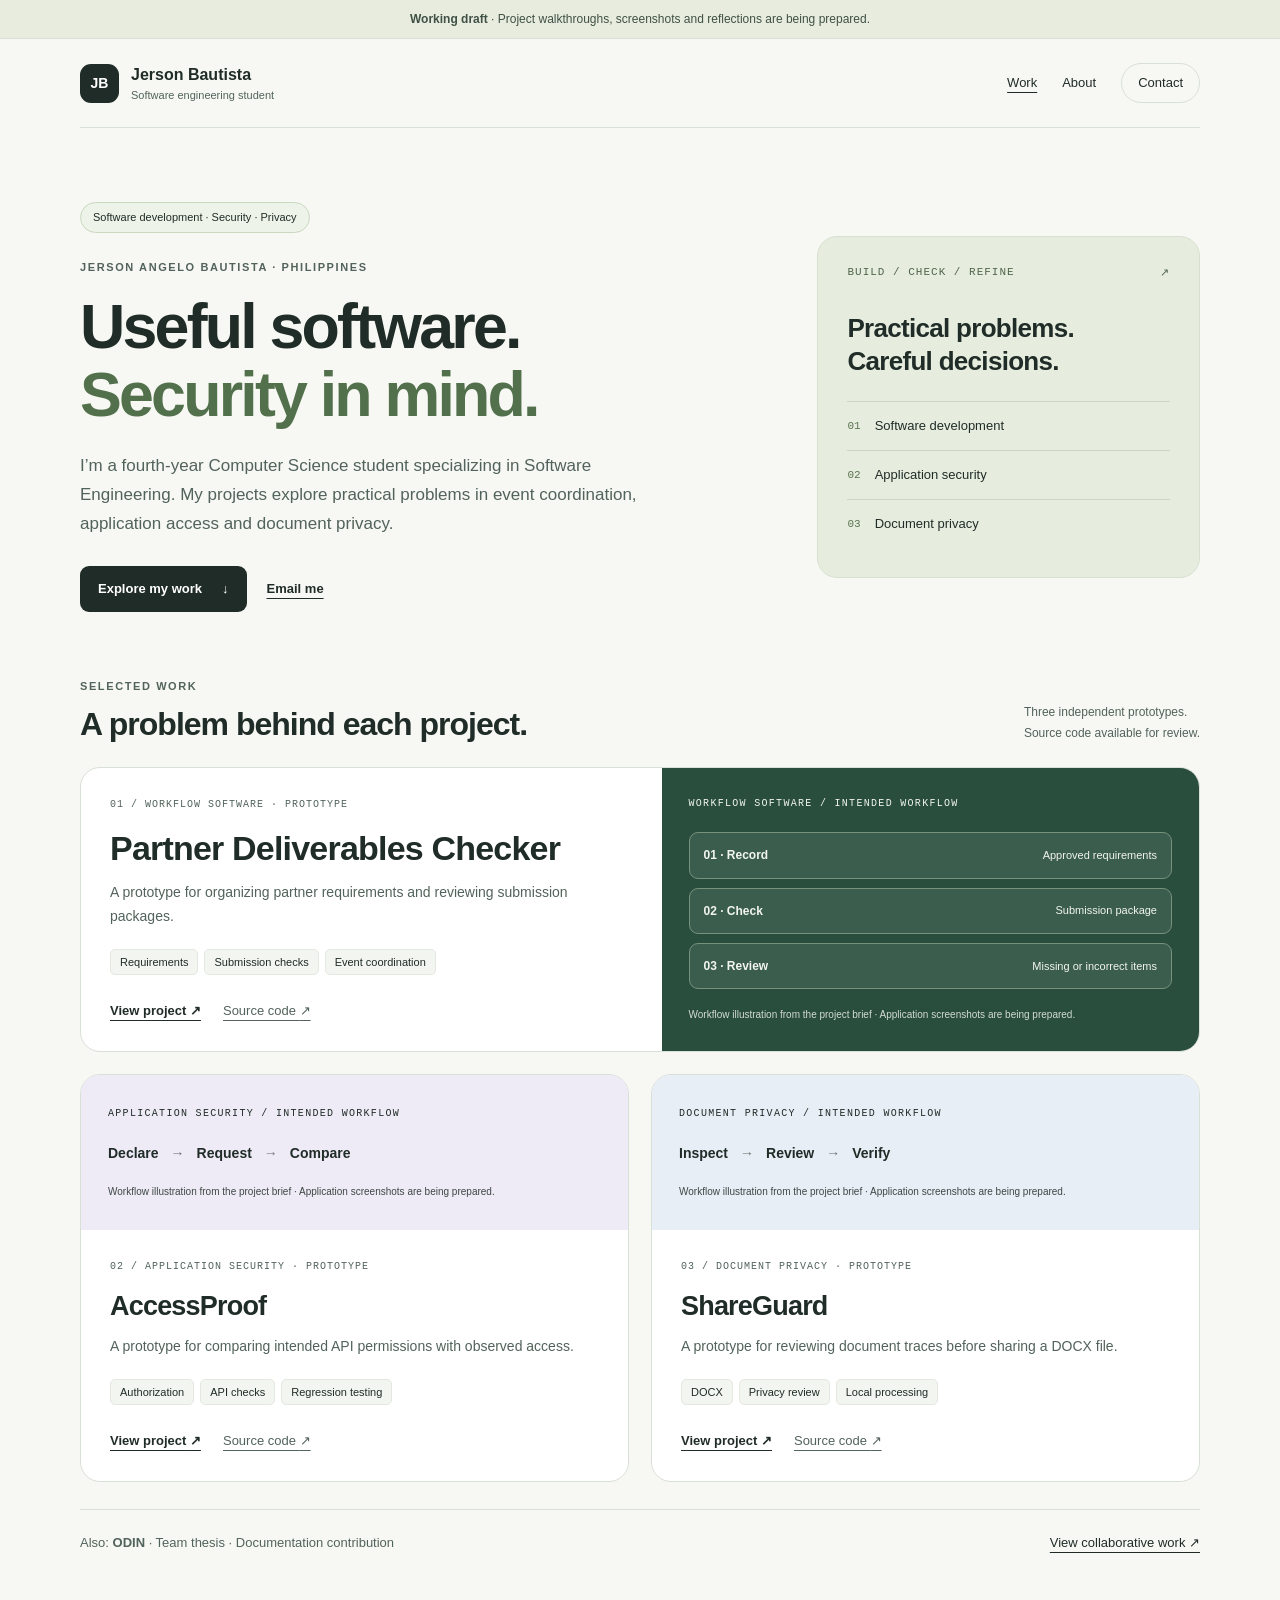
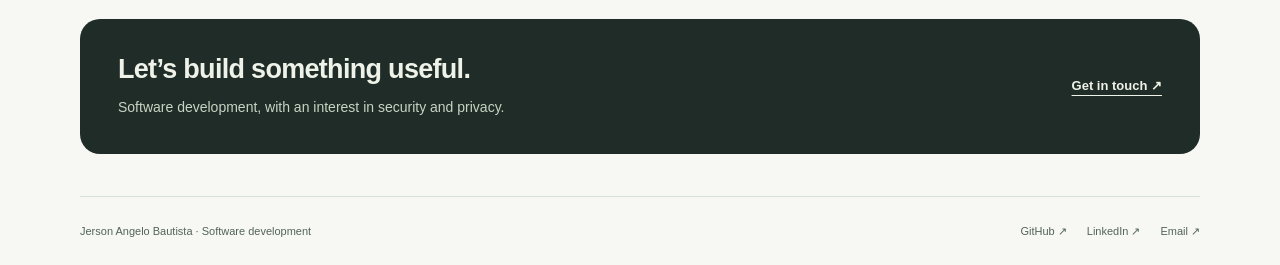
==== index.html @ 8a1c08de "Publish portfolio draft" ====
<!doctype html>
<html lang="en"><head><meta charset="utf-8"><meta name="viewport" content="width=device-width,initial-scale=1"><meta name="description" content="Jerson Angelo Bautista is a Computer Science student exploring practical software, application security and document privacy. View projects, source code and contact details."><meta name="robots" content="noindex,nofollow"><meta name="theme-color" content="#294e3d"><title>Jerson Bautista — Software Development Portfolio</title><link rel="stylesheet" href="assets/styles.css"></head><body>
<a class="skip" href="#main">Skip to content</a><div class="draft"><strong>Working draft</strong> · Project walkthroughs, screenshots and reflections are being prepared.</div><div class="wrap"><header class="header"><a class="brand" href="index.html"><span class="monogram" aria-hidden="true">JB</span><span>Jerson Bautista<small>Software engineering student</small></span></a><nav class="nav" aria-label="Main navigation"><a href="index.html" data-nav="home" aria-current="page">Work</a><a href="about.html" data-nav="about">About</a><a href="contact.html" data-nav="contact" class="nav-cta">Contact</a></nav></header><main id="main" tabindex="-1" class="main-focus"><section class="hero" aria-labelledby="hero-title"><div><div class="focus-badge">Software development · Security · Privacy</div><p class="eyebrow">Jerson Angelo Bautista · Philippines</p><h1 id="hero-title">Useful software.<br><em>Security in mind.</em></h1><p class="intro">I’m a fourth-year Computer Science student specializing in Software Engineering. My projects explore practical problems in event coordination, application access and document privacy.</p><div class="actions"><a class="button" href="index.html#work">Explore my work <span aria-hidden="true">↓</span></a><a class="text-link" href="mailto:jersonbautista.dev@gmail.com">Email me</a></div></div><aside class="hero-aside" aria-label="Areas of interest"><div class="aside-label"><span>BUILD / CHECK / REFINE</span><span aria-hidden="true">↗</span></div><h2>Practical problems.<br>Careful decisions.</h2><div class="focus-row"><span>01</span><span>Software development</span></div><div class="focus-row"><span>02</span><span>Application security</span></div><div class="focus-row"><span>03</span><span>Document privacy</span></div></aside></section>
<section class="section" id="work" aria-labelledby="work-title"><div class="section-top"><div><p class="eyebrow">Selected work</p><h2 id="work-title">A problem behind each project.</h2></div><p class="small">Three independent prototypes.<br>Source code available for review.</p></div><div class="project-grid"><article class="project featured"><div class="project-body"><span class="project-meta">01 / Workflow software · Prototype</span><h3>Partner Deliverables Checker</h3><p>A prototype for organizing partner requirements and reviewing submission packages.</p><div class="tags"><span>Requirements</span><span>Submission checks</span><span>Event coordination</span></div><div class="card-actions"><a href="projects/partner-deliverables-checker.html" aria-label="View Partner Deliverables Checker project">View project <span aria-hidden="true">↗</span></a><a href="https://github.com/jersonbautistadev/partner-deliverables-checker" target="_blank" rel="noopener noreferrer" class="">Source code <span aria-hidden="true">↗</span></a></div></div><figure class="visual green"><div class="art-title">Workflow software / Intended workflow</div><div class="workflow"><div class="step"><b>01 · Record</b><span>Approved requirements</span></div><div class="step"><b>02 · Check</b><span>Submission package</span></div><div class="step"><b>03 · Review</b><span>Missing or incorrect items</span></div></div><figcaption>Workflow illustration from the project brief · Application screenshots are being prepared.</figcaption></figure></article><article class="project "><figure class="visual violet"><div class="art-title">Application security / Intended workflow</div><div class="compact-flow"><span>Declare</span><i aria-hidden="true">→</i><span>Request</span><i aria-hidden="true">→</i><span>Compare</span></div><figcaption>Workflow illustration from the project brief · Application screenshots are being prepared.</figcaption></figure><div class="project-body"><span class="project-meta">02 / Application security · Prototype</span><h3>AccessProof</h3><p>A prototype for comparing intended API permissions with observed access.</p><div class="tags"><span>Authorization</span><span>API checks</span><span>Regression testing</span></div><div class="card-actions"><a href="projects/accessproof.html" aria-label="View AccessProof project">View project <span aria-hidden="true">↗</span></a><a href="https://github.com/jersonbautistadev/AccessProof" target="_blank" rel="noopener noreferrer" class="">Source code <span aria-hidden="true">↗</span></a></div></div></article><article class="project "><figure class="visual blue"><div class="art-title">Document privacy / Intended workflow</div><div class="compact-flow"><span>Inspect</span><i aria-hidden="true">→</i><span>Review</span><i aria-hidden="true">→</i><span>Verify</span></div><figcaption>Workflow illustration from the project brief · Application screenshots are being prepared.</figcaption></figure><div class="project-body"><span class="project-meta">03 / Document privacy · Prototype</span><h3>ShareGuard</h3><p>A prototype for reviewing document traces before sharing a DOCX file.</p><div class="tags"><span>DOCX</span><span>Privacy review</span><span>Local processing</span></div><div class="card-actions"><a href="projects/shareguard.html" aria-label="View ShareGuard project">View project <span aria-hidden="true">↗</span></a><a href="https://github.com/jersonbautistadev/ShareGuard" target="_blank" rel="noopener noreferrer" class="">Source code <span aria-hidden="true">↗</span></a></div></div></article></div><div class="thesis-link"><p>Also: <strong>ODIN</strong> · Team thesis · Documentation contribution</p><a href="projects/odin.html">View collaborative work <span aria-hidden="true">↗</span></a></div></section><section class="contact-strip" aria-label="Get in touch"><div><h2>Let’s build something useful.</h2><p>Software development, with an interest in security and privacy.</p></div><a href="contact.html">Get in touch <span aria-hidden="true">↗</span></a></section></main><footer class="footer"><span>Jerson Angelo Bautista · Software development</span><div class="footer-links"><a href="https://github.com/jersonbautistadev" target="_blank" rel="noopener noreferrer" class="">GitHub <span aria-hidden="true">↗</span></a><a href="https://www.linkedin.com/in/jerson-bautista-239992368/" target="_blank" rel="noopener noreferrer" class="">LinkedIn <span aria-hidden="true">↗</span></a><a href="mailto:jersonbautista.dev@gmail.com">Email ↗</a></div></footer></div></body></html>
---- assets/styles.css ----
:root{--bg:#f7f8f3;--paper:#fff;--ink:#202c27;--muted:#52635b;--line:#d9e0d8;--green:#294e3d;--soft:#e6eddf;--violet:#eeeaf6;--blue:#e7eef5;--radius:20px}
*{box-sizing:border-box}html{scroll-behavior:smooth;scroll-padding-top:24px}body{margin:0;background:var(--bg);color:var(--ink);font:16px/1.7 -apple-system,BlinkMacSystemFont,"Segoe UI",sans-serif}a{color:inherit;text-underline-offset:5px}button{font:inherit}a,button{touch-action:manipulation}a:focus-visible,button:focus-visible,summary:focus-visible{outline:3px solid #99602e;outline-offset:5px}a:hover{text-decoration-thickness:2px}[hidden]{display:none!important}.wrap{width:min(1120px,calc(100% - 56px));margin:auto}.skip{position:absolute;top:-100px;left:12px;z-index:5;padding:10px;background:white}.skip:focus{top:10px}.draft{background:#e8ecdf;border-bottom:1px solid var(--line);padding:9px 20px;text-align:center;font-size:12px;color:#3f5144}.header{display:flex;justify-content:space-between;align-items:center;gap:24px;padding:24px 0;border-bottom:1px solid var(--line)}.brand{display:flex;align-items:center;gap:12px;text-decoration:none;font-weight:750;font-size:16px;line-height:1.2}.brand small{font-size:11px;font-weight:500;color:var(--muted);display:block;margin-top:5px}.monogram{background:var(--ink);color:#fff;display:grid;place-items:center;width:39px;height:39px;border-radius:11px;font-size:14px}.nav{display:flex;gap:25px;align-items:center;font-size:13px}.nav a{text-decoration:none;padding:7px 0}.nav a:hover,.nav a[aria-current=page]{text-decoration:underline}.nav .nav-cta{padding:8px 16px;border:1px solid var(--line);border-radius:30px}.eyebrow{font-size:11px;font-weight:750;text-transform:uppercase;letter-spacing:1.6px;color:var(--muted);margin:0 0 16px}.hero{display:grid;grid-template-columns:1.4fr .8fr;gap:68px;padding:74px 0 65px;align-items:center}.focus-badge,.badge{display:inline-flex;align-items:center;border:1px solid #c9d8c1;padding:5px 12px;border-radius:30px;font-size:11px;background:#edf3e8}.focus-badge{margin-bottom:25px}.badge{margin:0 0 20px}.hero h1{font-size:clamp(42px,4.9vw,64px);line-height:1.08;letter-spacing:-2.8px;margin:0 0 24px}.hero h1 em{font-style:normal;color:#52704b}.intro{color:var(--muted);font-size:17px;max-width:600px;margin:0 0 27px}.actions{display:flex;gap:20px;align-items:center;flex-wrap:wrap}.button{display:inline-flex;align-items:center;justify-content:center;gap:20px;background:var(--ink);color:#fff;text-decoration:none;border-radius:9px;padding:12px 18px;font-size:13px;font-weight:650}.button:hover{background:var(--green)}.button.secondary{background:transparent;color:var(--ink);border:1px solid var(--line)}.text-link{font-size:13px;font-weight:650}.hero-aside{background:var(--soft);padding:29px;border-radius:var(--radius);border:1px solid #d8e1cf}.aside-label{display:flex;justify-content:space-between;gap:10px;font:11px ui-monospace,SFMono-Regular,monospace;letter-spacing:1px;color:#50644b}.hero-aside h2{font-size:26px;line-height:1.25;margin:33px 0 24px;letter-spacing:-.7px}.focus-row{display:flex;gap:14px;padding:13px 0;border-top:1px solid #cbd6c3;font-size:13px}.focus-row span:first-child{font:11px ui-monospace,monospace;color:#5b7350;padding-top:5px}.section{margin-bottom:65px}.section-top{display:flex;justify-content:space-between;align-items:end;gap:24px;margin-bottom:24px}.section-top h2,.page-heading h1{margin:0;line-height:1.2;letter-spacing:-1px}.section-top h2{font-size:32px}.section-top p{margin-bottom:9px}.section-top .small{margin:0;max-width:285px;font-size:12px}.project-grid{display:grid;grid-template-columns:1fr 1fr;gap:22px}.project{background:var(--paper);border:1px solid var(--line);border-radius:var(--radius);overflow:hidden;display:flex;flex-direction:column}.project.featured{grid-column:1/-1;display:grid;grid-template-columns:1.08fr 1fr}.project-body{padding:29px;display:flex;flex-direction:column;align-items:start}.project-meta{font:10px/1.6 ui-monospace,SFMono-Regular,monospace;letter-spacing:1px;color:var(--muted);text-transform:uppercase}.project h3{font-size:27px;line-height:1.2;letter-spacing:-.8px;margin:15px 0 12px}.project.featured h3{font-size:34px}.project p{font-size:14px;color:var(--muted);margin:0 0 20px}.tags{display:flex;gap:6px;flex-wrap:wrap;margin-bottom:25px}.tags span{font-size:11px;background:#f3f5f0;border:1px solid #e4e8e0;padding:3px 9px;border-radius:5px}.card-actions{display:flex;gap:22px;flex-wrap:wrap;margin-top:auto;font-size:13px}.card-actions a:first-child{font-weight:700}.card-actions a:last-child{color:var(--muted)}.visual{margin:0;padding:27px;background:var(--violet);display:flex;flex-direction:column;justify-content:center;min-height:155px}.visual.green{background:var(--green);color:#f2f5ee}.visual.blue{background:var(--blue)}.visual .art-title{font:10px/1.6 ui-monospace,monospace;letter-spacing:1.3px;text-transform:uppercase;margin-bottom:20px}.workflow{display:grid;gap:9px}.step{border:1px solid #a8b3a7;border-radius:9px;padding:12px 14px;display:flex;align-items:center;justify-content:space-between;gap:15px;font-size:12px;background:#ffffff16}.step b{font-weight:600}.step span{font-size:11px}.green .step{border-color:#76917c}.visual figcaption{font-size:10px;line-height:1.6;opacity:.85;margin-top:18px}.compact-flow{display:flex;gap:12px;align-items:center;flex-wrap:wrap;font-size:14px;font-weight:600}.compact-flow i{font-style:normal;font-weight:400;opacity:.6}.thesis-link{border-top:1px solid var(--line);margin-top:27px;padding-top:22px;display:flex;gap:25px;align-items:center;justify-content:space-between}.thesis-link p{font-size:13px;color:var(--muted);margin:0}.thesis-link a{font-size:13px;white-space:nowrap}.contact-strip{border-radius:var(--radius);background:var(--ink);color:#eef2e9;padding:34px 38px;display:flex;gap:28px;align-items:center;justify-content:space-between}.contact-strip h2{font-size:27px;line-height:1.2;letter-spacing:-.7px;margin:0 0 10px}.contact-strip p{font-size:14px;color:#c8d4c3;margin:0}.contact-strip a{font-size:13px;font-weight:650}.footer{display:flex;justify-content:space-between;flex-wrap:wrap;gap:20px;font-size:11px;color:var(--muted);padding:25px 0;border-top:1px solid var(--line);margin-top:42px}.footer-links{display:flex;gap:20px;flex-wrap:wrap}.footer a{text-decoration:none}.page-heading{padding:55px 0 34px;max-width:850px}.page-heading h1{font-size:clamp(36px,4.5vw,54px);letter-spacing:-1.9px;margin:14px 0 20px}.page-heading .intro{font-size:18px}.back{font-size:12px;color:var(--muted);display:inline-block;margin-bottom:30px}.project-layout{display:grid;grid-template-columns:minmax(0,1fr) 280px;gap:52px;align-items:start;margin-top:35px}.prose-section{margin-bottom:36px}.prose-section h2{font-size:24px;letter-spacing:-.6px;line-height:1.3;margin:0 0 14px}.prose-section p{color:var(--muted);font-size:15px;margin:0 0 15px}.prose-section h3{font-size:16px;line-height:1.4;margin:0 0 6px}.feature{border-top:1px solid var(--line);padding-top:16px;margin-top:17px}.feature p{font-size:14px;margin:0}.caption{font-size:12px!important;color:var(--muted)}.panel{background:var(--paper);border:1px solid var(--line);border-radius:15px;padding:24px}.panel h2{font-size:16px;line-height:1.3;margin:0 0 15px}.panel dl{margin:0}.panel dt{font-size:10px;letter-spacing:1px;text-transform:uppercase;color:var(--muted);margin-top:18px}.panel dt:first-child{margin-top:0}.panel dd{font-size:13px;margin:4px 0 0;overflow-wrap:anywhere}.panel .button{margin-top:23px;width:100%}.panel p{font-size:12px;color:var(--muted)}.panel p:last-child{margin-bottom:0}.note{border-left:3px solid #7f9870;padding:12px 18px;background:var(--soft);border-radius:0 9px 9px 0}.note p{font-size:13px;margin:0}.wide-visual .workflow{grid-template-columns:repeat(3,minmax(0,1fr))}.wide-visual .step{display:block;padding:18px}.wide-visual .step b{display:block;font-size:16px;margin-bottom:9px}.wide-visual .visual{border-radius:16px}.wide-visual .visual figcaption{font-size:11px}.reading-width{max-width:760px}.about-grid{display:grid;grid-template-columns:minmax(0,1fr) 300px;gap:65px;align-items:start}.skill-list{list-style:none;padding:0;margin:0}.skill-list li{border-top:1px solid var(--line);padding:13px 0;font-size:14px}.skill-list strong{display:block}.skill-list span{font-size:12px;color:var(--muted)}.research-card{background:var(--soft);padding:25px;border-radius:15px;margin-top:28px}.research-card h3{margin:8px 0;font-size:22px;letter-spacing:-.5px}.research-card p{font-size:14px;color:var(--muted);margin:0 0 14px}.research-card a{font-size:13px;font-weight:650}.contact-grid{display:grid;grid-template-columns:1.1fr .9fr;gap:60px;margin-bottom:75px}.contact-list{margin:0}.contact-list div{border-bottom:1px solid var(--line);padding:20px 0}.contact-list div:first-child{padding-top:0}.contact-list dt{font-size:11px;color:var(--muted);letter-spacing:1px;text-transform:uppercase;margin-bottom:6px}.contact-list dd{margin:0;font-size:16px;overflow-wrap:anywhere}.contact-aside{background:var(--soft);border:1px solid #d8e1cf;border-radius:16px;padding:30px}.contact-aside h2{font-size:24px;line-height:1.3;letter-spacing:-.5px;margin:0 0 15px}.contact-aside p{font-size:14px;color:var(--muted);margin:0 0 19px}.project-end{border-top:1px solid var(--line);padding-top:23px;display:flex;gap:25px;justify-content:space-between;flex-wrap:wrap;font-size:13px;margin-top:25px}.nojs{padding:12px;border:1px solid var(--line);font-size:13px}.main-focus:focus{outline:none}.small{font-size:13px;color:var(--muted)}
@media(max-width:850px){.hero{grid-template-columns:1fr;gap:30px;padding:50px 0}.hero-aside{display:none}.project-layout{gap:28px;grid-template-columns:minmax(0,1fr) 240px}.about-grid{gap:30px;grid-template-columns:minmax(0,1fr) 260px}.contact-grid{gap:30px}.section-top{align-items:start}.project.featured{grid-template-columns:1fr}.project.featured .visual{grid-row:2}.project.featured .workflow{grid-template-columns:repeat(3,minmax(0,1fr))}.project.featured .step{display:block}.project.featured .step b{display:block;margin-bottom:7px}.wide-visual .step{padding:13px}}
@media(max-width:620px){.wrap{width:calc(100% - 36px)}.header{padding:18px 0;gap:16px}.brand{font-size:13px;gap:9px}.brand small{font-size:9px}.monogram{width:32px;height:32px;border-radius:9px;font-size:12px}.nav{gap:14px;font-size:12px}.nav .nav-cta{padding:7px 0;border:none}.draft{font-size:10px;padding:8px 18px}.hero{padding:37px 0 42px}.hero h1{font-size:42px;letter-spacing:-1.8px}.intro{font-size:15px}.focus-badge{font-size:10px;margin-bottom:20px}.section{margin-bottom:46px}.section-top{display:block}.section-top h2{font-size:28px}.section-top .small{margin-top:12px;max-width:none}.project-grid{grid-template-columns:1fr}.project.featured{grid-column:auto}.project-body{padding:24px}.project.featured h3{font-size:30px}.visual{padding:23px}.project.featured .workflow{grid-template-columns:1fr}.project.featured .step{display:flex}.project.featured .step b{display:inline;margin:0}.thesis-link{display:block}.thesis-link p{margin-bottom:12px}.contact-strip{padding:27px;display:block}.contact-strip p{margin-bottom:20px}.contact-strip h2{font-size:25px}.page-heading{padding:34px 0 25px}.page-heading h1{font-size:37px;letter-spacing:-1.4px;overflow-wrap:break-word}.page-heading .intro{font-size:16px}.back{margin-bottom:24px}.project-layout,.about-grid,.contact-grid{grid-template-columns:1fr;gap:20px}.project-layout{margin-top:26px}.project-sidebar{grid-row:1;margin-bottom:15px}.panel dl{display:grid;grid-template-columns:1fr 1fr;gap:16px}.panel dl>div{min-width:0}.panel dt{margin-top:0}.wide-visual .workflow{grid-template-columns:1fr}.wide-visual .step{display:flex;align-items:center;gap:12px}.wide-visual .step b{font-size:14px;margin:0}.prose-section{margin-bottom:29px}.prose-section h2{font-size:22px}.contact-grid{margin-bottom:40px}.contact-aside{margin-top:15px;padding:25px}.contact-list dd{font-size:15px}.footer{font-size:10px;gap:15px}.footer-links{gap:17px}.page-heading .actions{gap:16px}.project-end{font-size:12px}.reading-width{max-width:100%}}
@media(max-width:360px){.brand small{display:none}.nav{gap:10px}.hero h1{font-size:37px}.wrap{width:calc(100% - 28px)}}
@media(prefers-reduced-motion:reduce){html{scroll-behavior:auto}}
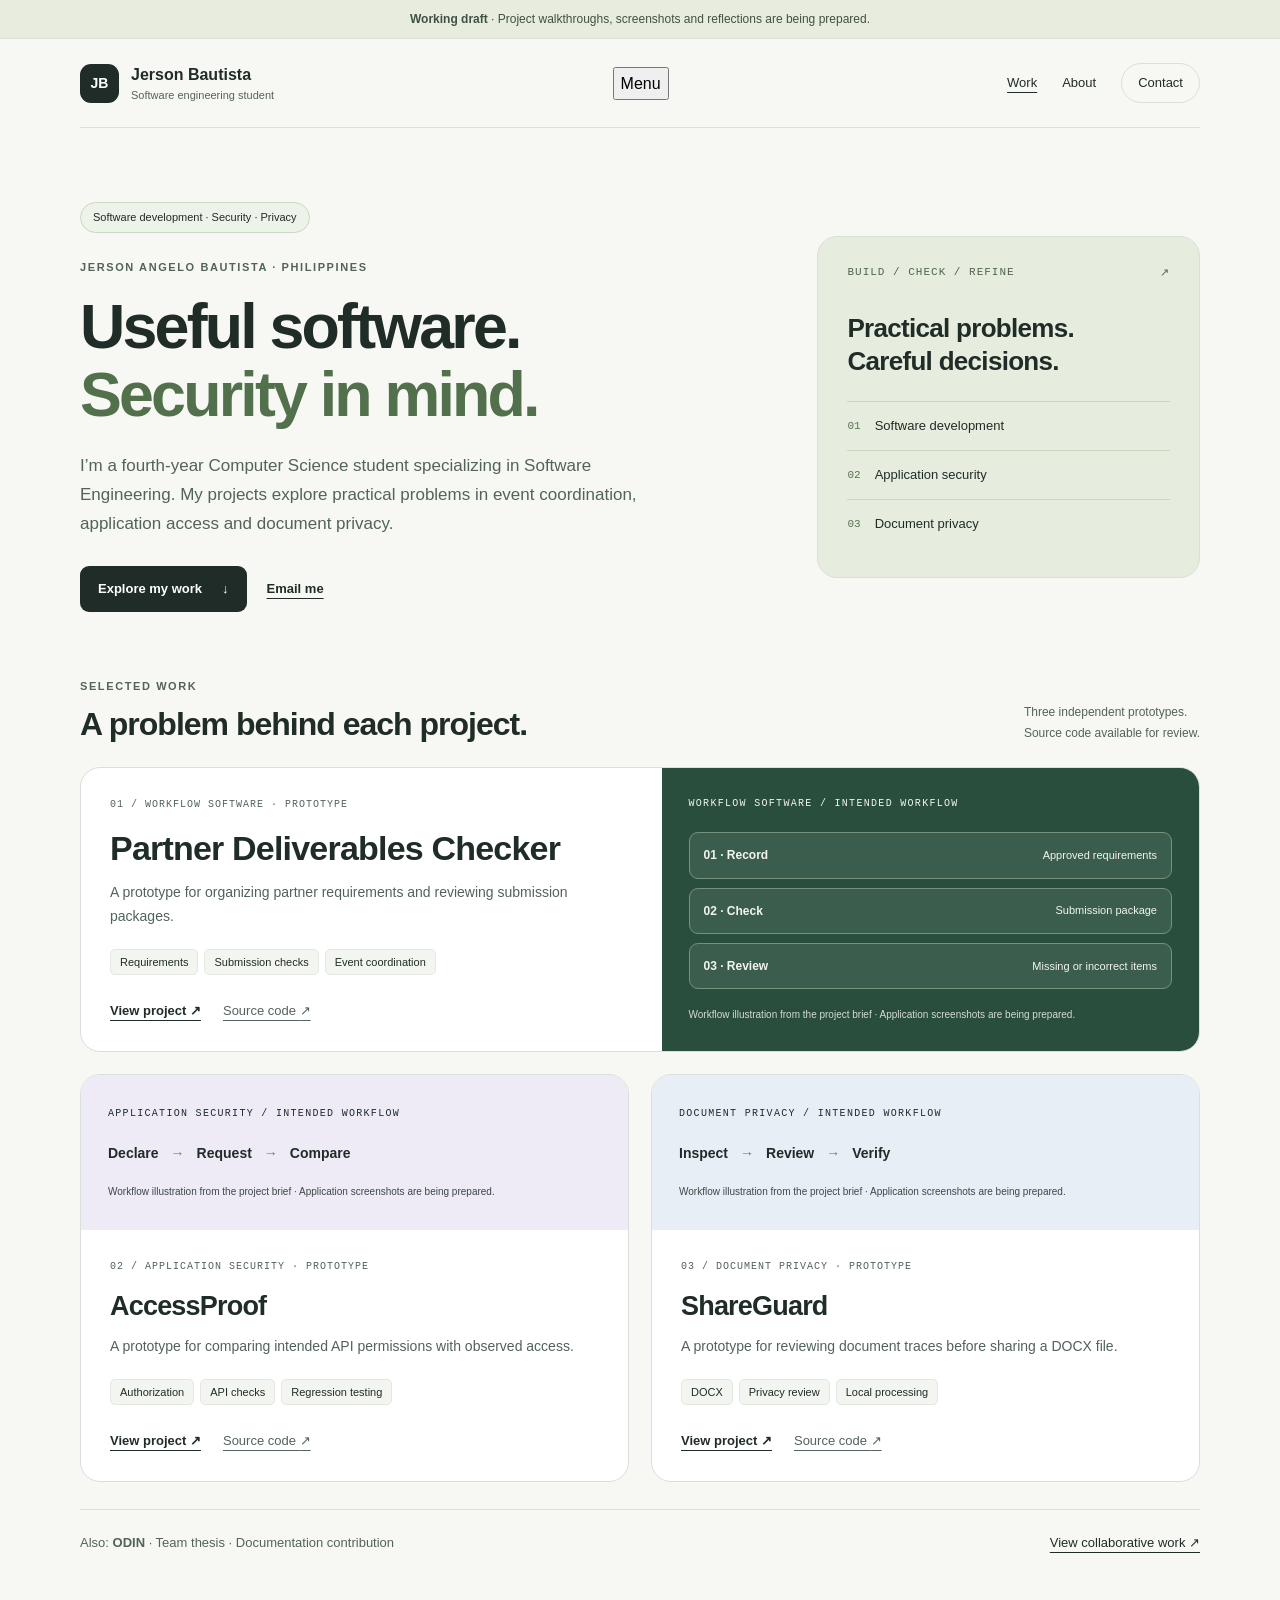
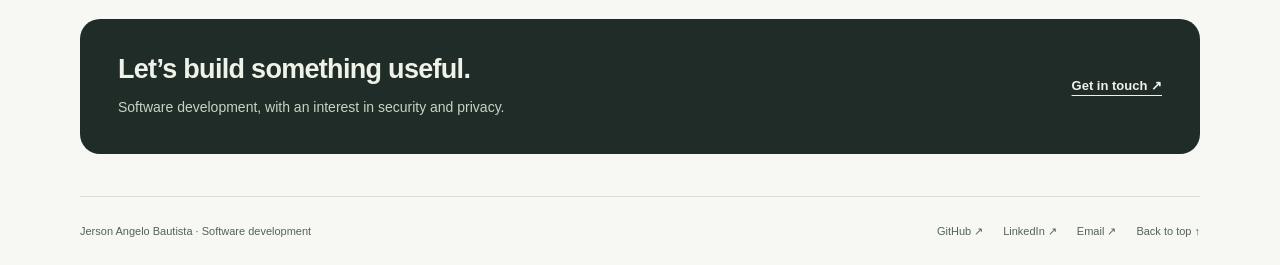
==== commit d3358192: "Updated index.html Email choices: open an email app, write in Gmail, or copy the address. General em" ====
--- a/index.html
+++ b/index.html
@@ -1,4 +1,185 @@
 <!doctype html>
-<html lang="en"><head><meta charset="utf-8"><meta name="viewport" content="width=device-width,initial-scale=1"><meta name="description" content="Jerson Angelo Bautista is a Computer Science student exploring practical software, application security and document privacy. View projects, source code and contact details."><meta name="robots" content="noindex,nofollow"><meta name="theme-color" content="#294e3d"><title>Jerson Bautista — Software Development Portfolio</title><link rel="stylesheet" href="assets/styles.css"></head><body>
-<a class="skip" href="#main">Skip to content</a><div class="draft"><strong>Working draft</strong> · Project walkthroughs, screenshots and reflections are being prepared.</div><div class="wrap"><header class="header"><a class="brand" href="index.html"><span class="monogram" aria-hidden="true">JB</span><span>Jerson Bautista<small>Software engineering student</small></span></a><nav class="nav" aria-label="Main navigation"><a href="index.html" data-nav="home" aria-current="page">Work</a><a href="about.html" data-nav="about">About</a><a href="contact.html" data-nav="contact" class="nav-cta">Contact</a></nav></header><main id="main" tabindex="-1" class="main-focus"><section class="hero" aria-labelledby="hero-title"><div><div class="focus-badge">Software development · Security · Privacy</div><p class="eyebrow">Jerson Angelo Bautista · Philippines</p><h1 id="hero-title">Useful software.<br><em>Security in mind.</em></h1><p class="intro">I’m a fourth-year Computer Science student specializing in Software Engineering. My projects explore practical problems in event coordination, application access and document privacy.</p><div class="actions"><a class="button" href="index.html#work">Explore my work <span aria-hidden="true">↓</span></a><a class="text-link" href="mailto:jersonbautista.dev@gmail.com">Email me</a></div></div><aside class="hero-aside" aria-label="Areas of interest"><div class="aside-label"><span>BUILD / CHECK / REFINE</span><span aria-hidden="true">↗</span></div><h2>Practical problems.<br>Careful decisions.</h2><div class="focus-row"><span>01</span><span>Software development</span></div><div class="focus-row"><span>02</span><span>Application security</span></div><div class="focus-row"><span>03</span><span>Document privacy</span></div></aside></section>
-<section class="section" id="work" aria-labelledby="work-title"><div class="section-top"><div><p class="eyebrow">Selected work</p><h2 id="work-title">A problem behind each project.</h2></div><p class="small">Three independent prototypes.<br>Source code available for review.</p></div><div class="project-grid"><article class="project featured"><div class="project-body"><span class="project-meta">01 / Workflow software · Prototype</span><h3>Partner Deliverables Checker</h3><p>A prototype for organizing partner requirements and reviewing submission packages.</p><div class="tags"><span>Requirements</span><span>Submission checks</span><span>Event coordination</span></div><div class="card-actions"><a href="projects/partner-deliverables-checker.html" aria-label="View Partner Deliverables Checker project">View project <span aria-hidden="true">↗</span></a><a href="https://github.com/jersonbautistadev/partner-deliverables-checker" target="_blank" rel="noopener noreferrer" class="">Source code <span aria-hidden="true">↗</span></a></div></div><figure class="visual green"><div class="art-title">Workflow software / Intended workflow</div><div class="workflow"><div class="step"><b>01 · Record</b><span>Approved requirements</span></div><div class="step"><b>02 · Check</b><span>Submission package</span></div><div class="step"><b>03 · Review</b><span>Missing or incorrect items</span></div></div><figcaption>Workflow illustration from the project brief · Application screenshots are being prepared.</figcaption></figure></article><article class="project "><figure class="visual violet"><div class="art-title">Application security / Intended workflow</div><div class="compact-flow"><span>Declare</span><i aria-hidden="true">→</i><span>Request</span><i aria-hidden="true">→</i><span>Compare</span></div><figcaption>Workflow illustration from the project brief · Application screenshots are being prepared.</figcaption></figure><div class="project-body"><span class="project-meta">02 / Application security · Prototype</span><h3>AccessProof</h3><p>A prototype for comparing intended API permissions with observed access.</p><div class="tags"><span>Authorization</span><span>API checks</span><span>Regression testing</span></div><div class="card-actions"><a href="projects/accessproof.html" aria-label="View AccessProof project">View project <span aria-hidden="true">↗</span></a><a href="https://github.com/jersonbautistadev/AccessProof" target="_blank" rel="noopener noreferrer" class="">Source code <span aria-hidden="true">↗</span></a></div></div></article><article class="project "><figure class="visual blue"><div class="art-title">Document privacy / Intended workflow</div><div class="compact-flow"><span>Inspect</span><i aria-hidden="true">→</i><span>Review</span><i aria-hidden="true">→</i><span>Verify</span></div><figcaption>Workflow illustration from the project brief · Application screenshots are being prepared.</figcaption></figure><div class="project-body"><span class="project-meta">03 / Document privacy · Prototype</span><h3>ShareGuard</h3><p>A prototype for reviewing document traces before sharing a DOCX file.</p><div class="tags"><span>DOCX</span><span>Privacy review</span><span>Local processing</span></div><div class="card-actions"><a href="projects/shareguard.html" aria-label="View ShareGuard project">View project <span aria-hidden="true">↗</span></a><a href="https://github.com/jersonbautistadev/ShareGuard" target="_blank" rel="noopener noreferrer" class="">Source code <span aria-hidden="true">↗</span></a></div></div></article></div><div class="thesis-link"><p>Also: <strong>ODIN</strong> · Team thesis · Documentation contribution</p><a href="projects/odin.html">View collaborative work <span aria-hidden="true">↗</span></a></div></section><section class="contact-strip" aria-label="Get in touch"><div><h2>Let’s build something useful.</h2><p>Software development, with an interest in security and privacy.</p></div><a href="contact.html">Get in touch <span aria-hidden="true">↗</span></a></section></main><footer class="footer"><span>Jerson Angelo Bautista · Software development</span><div class="footer-links"><a href="https://github.com/jersonbautistadev" target="_blank" rel="noopener noreferrer" class="">GitHub <span aria-hidden="true">↗</span></a><a href="https://www.linkedin.com/in/jerson-bautista-239992368/" target="_blank" rel="noopener noreferrer" class="">LinkedIn <span aria-hidden="true">↗</span></a><a href="mailto:jersonbautista.dev@gmail.com">Email ↗</a></div></footer></div></body></html>+<html lang="en">
+  <head>
+    <meta charset="utf-8">
+    <meta name="viewport" content="width=device-width,initial-scale=1">
+    <meta name="description" content="Jerson Angelo Bautista is a Computer Science student exploring practical software, application security and document privacy. View projects, source code and contact details.">
+    <meta name="robots" content="noindex,nofollow">
+    <meta name="theme-color" content="#294e3d">
+    <title>Jerson Bautista — Software Development Portfolio</title>
+    <link rel="stylesheet" href="assets/styles.css">
+  </head>
+  <body>
+    <a class="skip" href="#main">Skip to content</a>
+    <div class="draft">
+      <strong>Working draft</strong> · Project walkthroughs, screenshots and reflections are being prepared.
+    </div>
+    <div class="wrap">
+      <header class="header">
+        <a class="brand" href="index.html">
+          <span class="monogram" aria-hidden="true">JB</span>
+          <span>Jerson Bautista<small>Software engineering student</small></span>
+        </a>
+        <button class="menu-toggle" data-menu-toggle type="button" aria-controls="primary-nav" aria-expanded="false" aria-label="Open navigation menu">Menu</button>
+        <nav id="primary-nav" class="nav" aria-label="Main navigation">
+          <a href="index.html" data-nav="home" aria-current="page">Work</a>
+          <a href="about.html" data-nav="about">About</a>
+          <a href="contact.html" data-nav="contact" class="nav-cta">Contact</a>
+        </nav>
+      </header>
+      <main id="main" tabindex="-1" class="main-focus">
+        <section class="hero" aria-labelledby="hero-title">
+          <div>
+            <div class="focus-badge">Software development · Security · Privacy</div>
+            <p class="eyebrow">Jerson Angelo Bautista · Philippines</p>
+            <h1 id="hero-title">Useful software.<br><em>Security in mind.</em></h1>
+            <p class="intro">I’m a fourth-year Computer Science student specializing in Software Engineering. My projects explore practical problems in event coordination, application access and document privacy.</p>
+            <div class="actions">
+              <a class="button" href="index.html#work">Explore my work <span aria-hidden="true">↓</span></a>
+              <a class="text-link" href="contact.html#email-options">Email me</a>
+            </div>
+          </div>
+          <aside class="hero-aside" aria-label="Areas of interest">
+            <div class="aside-label">
+              <span>BUILD / CHECK / REFINE</span>
+              <span aria-hidden="true">↗</span>
+            </div>
+            <h2>Practical problems.<br>Careful decisions.</h2>
+            <div class="focus-row">
+              <span>01</span>
+              <span>Software development</span>
+            </div>
+            <div class="focus-row">
+              <span>02</span>
+              <span>Application security</span>
+            </div>
+            <div class="focus-row">
+              <span>03</span>
+              <span>Document privacy</span>
+            </div>
+          </aside>
+        </section>
+        <section class="section" id="work" aria-labelledby="work-title">
+          <div class="section-top">
+            <div>
+              <p class="eyebrow">Selected work</p>
+              <h2 id="work-title">A problem behind each project.</h2>
+            </div>
+            <p class="small">Three independent prototypes.<br>Source code available for review.</p>
+          </div>
+          <div class="project-grid">
+            <article class="project featured">
+              <div class="project-body">
+                <span class="project-meta">01 / Workflow software · Prototype</span>
+                <h3>Partner Deliverables Checker</h3>
+                <p>A prototype for organizing partner requirements and reviewing submission packages.</p>
+                <div class="tags">
+                  <span>Requirements</span>
+                  <span>Submission checks</span>
+                  <span>Event coordination</span>
+                </div>
+                <div class="card-actions">
+                  <a href="projects/partner-deliverables-checker.html" aria-label="View Partner Deliverables Checker project">View project <span aria-hidden="true">↗</span></a>
+                  <a href="https://github.com/jersonbautistadev/partner-deliverables-checker" target="_blank" rel="noopener noreferrer" class="">Source code <span aria-hidden="true">↗</span></a>
+                </div>
+              </div>
+              <figure class="visual green">
+                <div class="art-title">Workflow software / Intended workflow</div>
+                <div class="workflow">
+                  <div class="step">
+                    <b>01 · Record</b>
+                    <span>Approved requirements</span>
+                  </div>
+                  <div class="step">
+                    <b>02 · Check</b>
+                    <span>Submission package</span>
+                  </div>
+                  <div class="step">
+                    <b>03 · Review</b>
+                    <span>Missing or incorrect items</span>
+                  </div>
+                </div>
+                <figcaption>Workflow illustration from the project brief · Application screenshots are being prepared.</figcaption>
+              </figure>
+            </article>
+            <article class="project ">
+              <figure class="visual violet">
+                <div class="art-title">Application security / Intended workflow</div>
+                <div class="compact-flow">
+                  <span>Declare</span>
+                  <i aria-hidden="true">→</i>
+                  <span>Request</span>
+                  <i aria-hidden="true">→</i>
+                  <span>Compare</span>
+                </div>
+                <figcaption>Workflow illustration from the project brief · Application screenshots are being prepared.</figcaption>
+              </figure>
+              <div class="project-body">
+                <span class="project-meta">02 / Application security · Prototype</span>
+                <h3>AccessProof</h3>
+                <p>A prototype for comparing intended API permissions with observed access.</p>
+                <div class="tags">
+                  <span>Authorization</span>
+                  <span>API checks</span>
+                  <span>Regression testing</span>
+                </div>
+                <div class="card-actions">
+                  <a href="projects/accessproof.html" aria-label="View AccessProof project">View project <span aria-hidden="true">↗</span></a>
+                  <a href="https://github.com/jersonbautistadev/AccessProof" target="_blank" rel="noopener noreferrer" class="">Source code <span aria-hidden="true">↗</span></a>
+                </div>
+              </div>
+            </article>
+            <article class="project ">
+              <figure class="visual blue">
+                <div class="art-title">Document privacy / Intended workflow</div>
+                <div class="compact-flow">
+                  <span>Inspect</span>
+                  <i aria-hidden="true">→</i>
+                  <span>Review</span>
+                  <i aria-hidden="true">→</i>
+                  <span>Verify</span>
+                </div>
+                <figcaption>Workflow illustration from the project brief · Application screenshots are being prepared.</figcaption>
+              </figure>
+              <div class="project-body">
+                <span class="project-meta">03 / Document privacy · Prototype</span>
+                <h3>ShareGuard</h3>
+                <p>A prototype for reviewing document traces before sharing a DOCX file.</p>
+                <div class="tags">
+                  <span>DOCX</span>
+                  <span>Privacy review</span>
+                  <span>Local processing</span>
+                </div>
+                <div class="card-actions">
+                  <a href="projects/shareguard.html" aria-label="View ShareGuard project">View project <span aria-hidden="true">↗</span></a>
+                  <a href="https://github.com/jersonbautistadev/ShareGuard" target="_blank" rel="noopener noreferrer" class="">Source code <span aria-hidden="true">↗</span></a>
+                </div>
+              </div>
+            </article>
+          </div>
+          <div class="thesis-link">
+            <p>Also: <strong>ODIN</strong> · Team thesis · Documentation contribution</p>
+            <a href="projects/odin.html">View collaborative work <span aria-hidden="true">↗</span></a>
+          </div>
+        </section>
+        <section class="contact-strip" aria-label="Get in touch">
+          <div>
+            <h2>Let’s build something useful.</h2>
+            <p>Software development, with an interest in security and privacy.</p>
+          </div>
+          <a href="contact.html">Get in touch <span aria-hidden="true">↗</span></a>
+        </section>
+      </main>
+      <footer class="footer">
+        <span>Jerson Angelo Bautista · Software development</span>
+        <div class="footer-links">
+          <a href="https://github.com/jersonbautistadev" target="_blank" rel="noopener noreferrer" class="">GitHub <span aria-hidden="true">↗</span></a>
+          <a href="https://www.linkedin.com/in/jerson-bautista-239992368/" target="_blank" rel="noopener noreferrer" class="">LinkedIn <span aria-hidden="true">↗</span></a>
+          <a href="contact.html#email-options">Email ↗</a>
+          <a href="#main">Back to top ↑</a>
+        </div>
+      </footer>
+    </div>
+    <script src="assets/site.js" defer></script>
+  </body>
+</html>
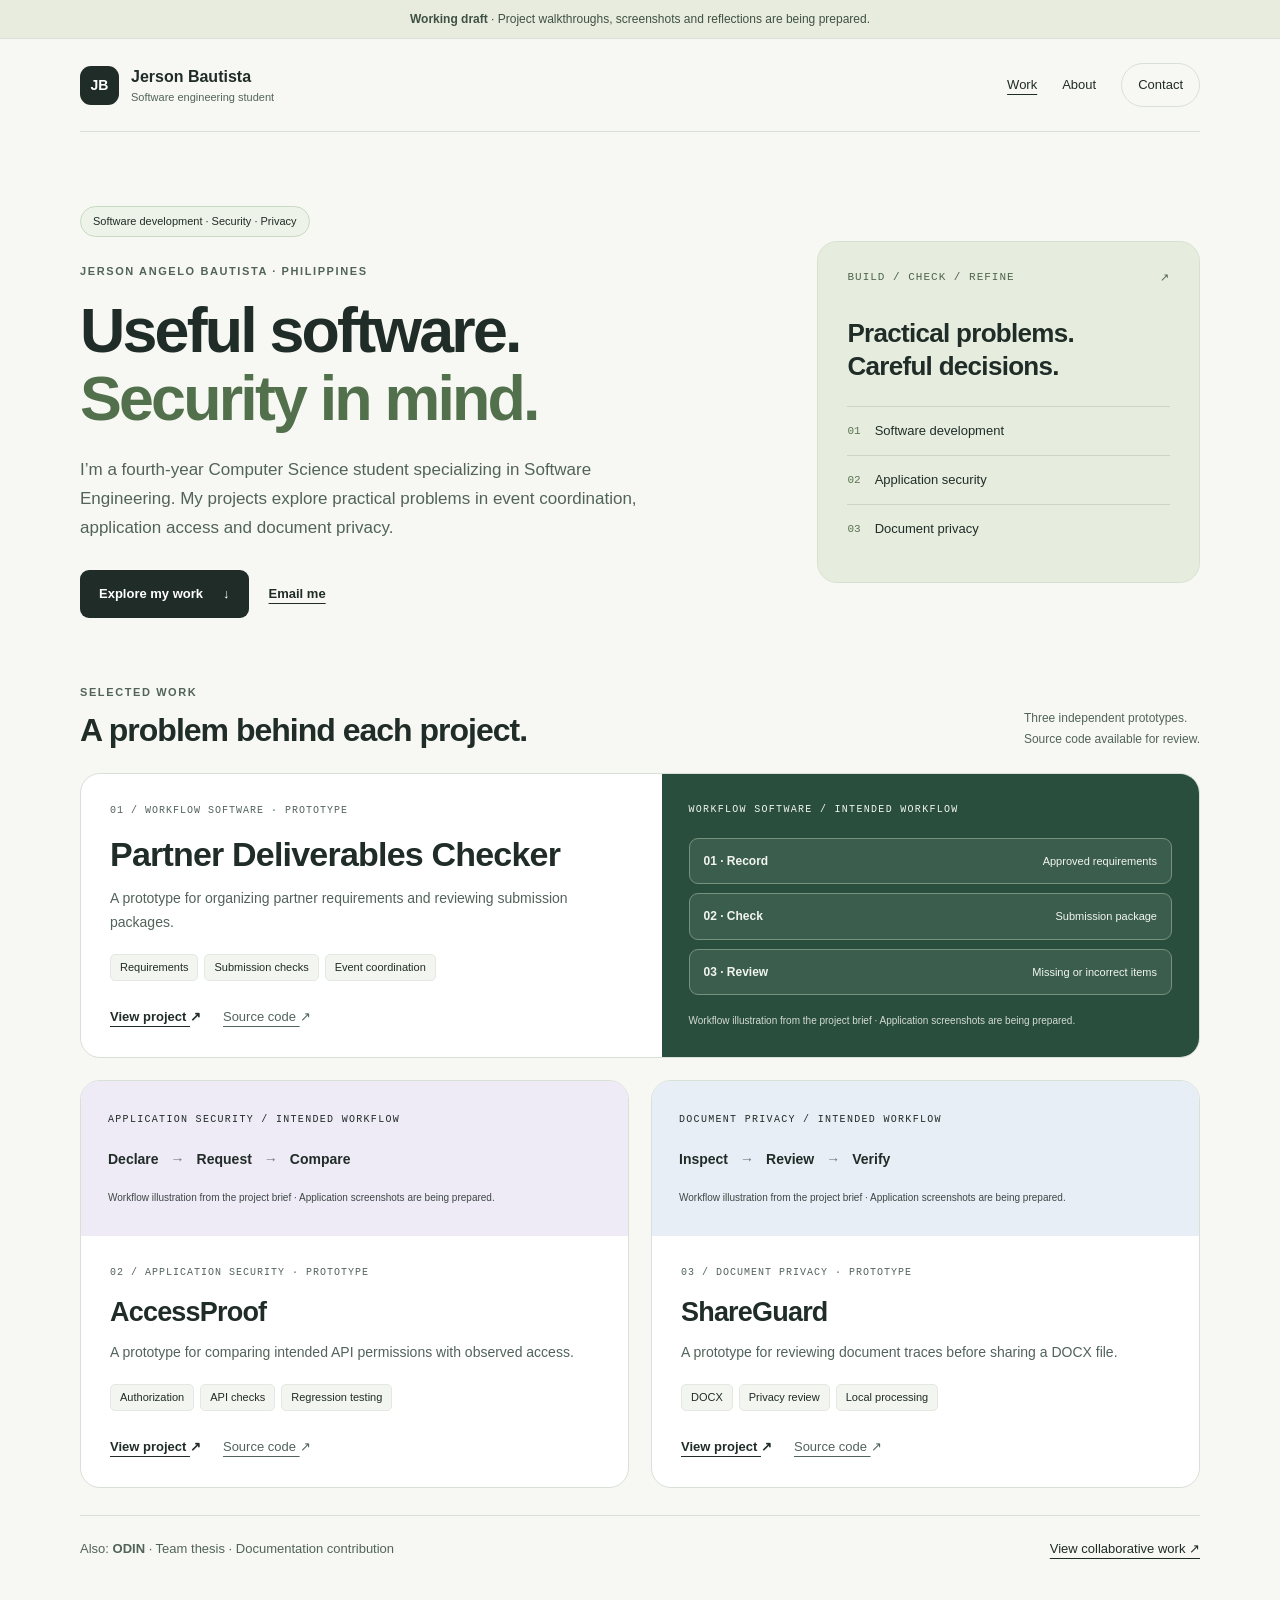
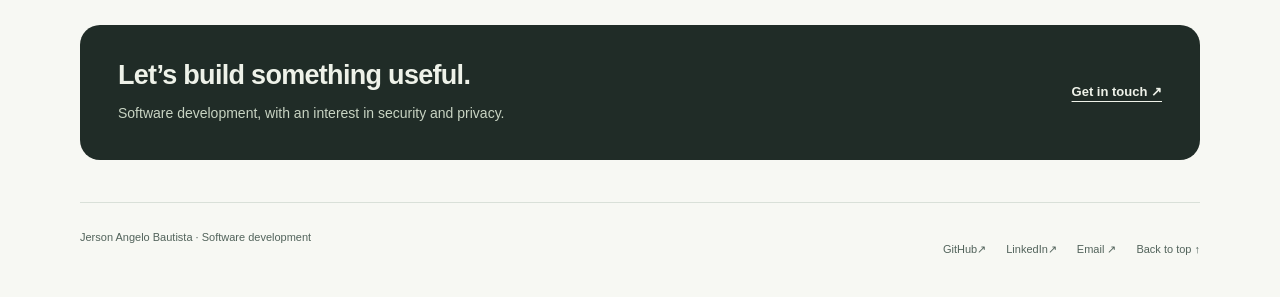
==== commit 1c6d7110: "Updated all files Removed “Copy email address,” including its unused code. Gmail is now the sole con" ====
--- a/index.html
+++ b/index.html
@@ -3,11 +3,14 @@
   <head>
     <meta charset="utf-8">
     <meta name="viewport" content="width=device-width,initial-scale=1">
-    <meta name="description" content="Jerson Angelo Bautista is a Computer Science student exploring practical software, application security and document privacy. View projects, source code and contact details.">
+    <meta
+      name="description"
+      content="Jerson Angelo Bautista is a Computer Science student exploring practical software, application security and document privacy. View projects, source code and contact details."
+    >
     <meta name="robots" content="noindex,nofollow">
     <meta name="theme-color" content="#294e3d">
     <title>Jerson Bautista — Software Development Portfolio</title>
-    <link rel="stylesheet" href="assets/styles.css">
+    <link rel="stylesheet" href="assets/styles.css?v=20261030-contact3">
   </head>
   <body>
     <a class="skip" href="#main">Skip to content</a>
@@ -20,7 +23,16 @@
           <span class="monogram" aria-hidden="true">JB</span>
           <span>Jerson Bautista<small>Software engineering student</small></span>
         </a>
-        <button class="menu-toggle" data-menu-toggle type="button" aria-controls="primary-nav" aria-expanded="false" aria-label="Open navigation menu">Menu</button>
+        <button
+          class="menu-toggle"
+          data-menu-toggle
+          type="button"
+          aria-controls="primary-nav"
+          aria-expanded="false"
+          aria-label="Open navigation menu"
+        >
+          Menu
+        </button>
         <nav id="primary-nav" class="nav" aria-label="Main navigation">
           <a href="index.html" data-nav="home" aria-current="page">Work</a>
           <a href="about.html" data-nav="about">About</a>
@@ -33,7 +45,11 @@
             <div class="focus-badge">Software development · Security · Privacy</div>
             <p class="eyebrow">Jerson Angelo Bautista · Philippines</p>
             <h1 id="hero-title">Useful software.<br><em>Security in mind.</em></h1>
-            <p class="intro">I’m a fourth-year Computer Science student specializing in Software Engineering. My projects explore practical problems in event coordination, application access and document privacy.</p>
+            <p class="intro">
+              I’m a fourth-year Computer Science student specializing in Software Engineering. My
+              projects explore practical problems in event coordination, application access and
+              document privacy.
+            </p>
             <div class="actions">
               <a class="button" href="index.html#work">Explore my work <span aria-hidden="true">↓</span></a>
               <a class="text-link" href="contact.html#email-options">Email me</a>
@@ -72,15 +88,29 @@
               <div class="project-body">
                 <span class="project-meta">01 / Workflow software · Prototype</span>
                 <h3>Partner Deliverables Checker</h3>
-                <p>A prototype for organizing partner requirements and reviewing submission packages.</p>
+                <p>
+                  A prototype for organizing partner requirements and reviewing submission packages.
+                </p>
                 <div class="tags">
                   <span>Requirements</span>
                   <span>Submission checks</span>
                   <span>Event coordination</span>
                 </div>
                 <div class="card-actions">
-                  <a href="projects/partner-deliverables-checker.html" aria-label="View Partner Deliverables Checker project">View project <span aria-hidden="true">↗</span></a>
-                  <a href="https://github.com/jersonbautistadev/partner-deliverables-checker" target="_blank" rel="noopener noreferrer" class="">Source code <span aria-hidden="true">↗</span></a>
+                  <a
+                    href="projects/partner-deliverables-checker.html"
+                    aria-label="View Partner Deliverables Checker project"
+                  >
+                    View project <span aria-hidden="true">↗</span>
+                  </a>
+                  <a
+                    href="https://github.com/jersonbautistadev/partner-deliverables-checker"
+                    target="_blank"
+                    rel="noopener noreferrer"
+                    class=""
+                  >
+                    Source code <span aria-hidden="true">↗</span>
+                  </a>
                 </div>
               </div>
               <figure class="visual green">
@@ -99,7 +129,9 @@
                     <span>Missing or incorrect items</span>
                   </div>
                 </div>
-                <figcaption>Workflow illustration from the project brief · Application screenshots are being prepared.</figcaption>
+                <figcaption>
+                  Workflow illustration from the project brief · Application screenshots are being prepared.
+                </figcaption>
               </figure>
             </article>
             <article class="project ">
@@ -112,7 +144,9 @@
                   <i aria-hidden="true">→</i>
                   <span>Compare</span>
                 </div>
-                <figcaption>Workflow illustration from the project brief · Application screenshots are being prepared.</figcaption>
+                <figcaption>
+                  Workflow illustration from the project brief · Application screenshots are being prepared.
+                </figcaption>
               </figure>
               <div class="project-body">
                 <span class="project-meta">02 / Application security · Prototype</span>
@@ -125,7 +159,14 @@
                 </div>
                 <div class="card-actions">
                   <a href="projects/accessproof.html" aria-label="View AccessProof project">View project <span aria-hidden="true">↗</span></a>
-                  <a href="https://github.com/jersonbautistadev/AccessProof" target="_blank" rel="noopener noreferrer" class="">Source code <span aria-hidden="true">↗</span></a>
+                  <a
+                    href="https://github.com/jersonbautistadev/AccessProof"
+                    target="_blank"
+                    rel="noopener noreferrer"
+                    class=""
+                  >
+                    Source code <span aria-hidden="true">↗</span>
+                  </a>
                 </div>
               </div>
             </article>
@@ -139,7 +180,9 @@
                   <i aria-hidden="true">→</i>
                   <span>Verify</span>
                 </div>
-                <figcaption>Workflow illustration from the project brief · Application screenshots are being prepared.</figcaption>
+                <figcaption>
+                  Workflow illustration from the project brief · Application screenshots are being prepared.
+                </figcaption>
               </figure>
               <div class="project-body">
                 <span class="project-meta">03 / Document privacy · Prototype</span>
@@ -152,7 +195,14 @@
                 </div>
                 <div class="card-actions">
                   <a href="projects/shareguard.html" aria-label="View ShareGuard project">View project <span aria-hidden="true">↗</span></a>
-                  <a href="https://github.com/jersonbautistadev/ShareGuard" target="_blank" rel="noopener noreferrer" class="">Source code <span aria-hidden="true">↗</span></a>
+                  <a
+                    href="https://github.com/jersonbautistadev/ShareGuard"
+                    target="_blank"
+                    rel="noopener noreferrer"
+                    class=""
+                  >
+                    Source code <span aria-hidden="true">↗</span>
+                  </a>
                 </div>
               </div>
             </article>
@@ -173,13 +223,27 @@
       <footer class="footer">
         <span>Jerson Angelo Bautista · Software development</span>
         <div class="footer-links">
-          <a href="https://github.com/jersonbautistadev" target="_blank" rel="noopener noreferrer" class="">GitHub <span aria-hidden="true">↗</span></a>
-          <a href="https://www.linkedin.com/in/jerson-bautista-239992368/" target="_blank" rel="noopener noreferrer" class="">LinkedIn <span aria-hidden="true">↗</span></a>
+          <a
+            href="https://github.com/jersonbautistadev"
+            target="_blank"
+            rel="noopener noreferrer"
+            class=""
+          >
+            GitHub <span aria-hidden="true">↗</span>
+          </a>
+          <a
+            href="https://www.linkedin.com/in/jerson-bautista-239992368/"
+            target="_blank"
+            rel="noopener noreferrer"
+            class=""
+          >
+            LinkedIn <span aria-hidden="true">↗</span>
+          </a>
           <a href="contact.html#email-options">Email ↗</a>
           <a href="#main">Back to top ↑</a>
         </div>
       </footer>
     </div>
-    <script src="assets/site.js" defer></script>
+    <script src="assets/site.js?v=20261030-contact3" defer></script>
   </body>
 </html>
--- a/assets/styles.css
+++ b/assets/styles.css
@@ -1,7 +1,1439 @@
-
-:root{--bg:#f7f8f3;--paper:#fff;--ink:#202c27;--muted:#52635b;--line:#d9e0d8;--green:#294e3d;--soft:#e6eddf;--violet:#eeeaf6;--blue:#e7eef5;--radius:20px}
-*{box-sizing:border-box}html{scroll-behavior:smooth;scroll-padding-top:24px}body{margin:0;background:var(--bg);color:var(--ink);font:16px/1.7 -apple-system,BlinkMacSystemFont,"Segoe UI",sans-serif}a{color:inherit;text-underline-offset:5px}button{font:inherit}a,button{touch-action:manipulation}a:focus-visible,button:focus-visible,summary:focus-visible{outline:3px solid #99602e;outline-offset:5px}a:hover{text-decoration-thickness:2px}[hidden]{display:none!important}.wrap{width:min(1120px,calc(100% - 56px));margin:auto}.skip{position:absolute;top:-100px;left:12px;z-index:5;padding:10px;background:white}.skip:focus{top:10px}.draft{background:#e8ecdf;border-bottom:1px solid var(--line);padding:9px 20px;text-align:center;font-size:12px;color:#3f5144}.header{display:flex;justify-content:space-between;align-items:center;gap:24px;padding:24px 0;border-bottom:1px solid var(--line)}.brand{display:flex;align-items:center;gap:12px;text-decoration:none;font-weight:750;font-size:16px;line-height:1.2}.brand small{font-size:11px;font-weight:500;color:var(--muted);display:block;margin-top:5px}.monogram{background:var(--ink);color:#fff;display:grid;place-items:center;width:39px;height:39px;border-radius:11px;font-size:14px}.nav{display:flex;gap:25px;align-items:center;font-size:13px}.nav a{text-decoration:none;padding:7px 0}.nav a:hover,.nav a[aria-current=page]{text-decoration:underline}.nav .nav-cta{padding:8px 16px;border:1px solid var(--line);border-radius:30px}.eyebrow{font-size:11px;font-weight:750;text-transform:uppercase;letter-spacing:1.6px;color:var(--muted);margin:0 0 16px}.hero{display:grid;grid-template-columns:1.4fr .8fr;gap:68px;padding:74px 0 65px;align-items:center}.focus-badge,.badge{display:inline-flex;align-items:center;border:1px solid #c9d8c1;padding:5px 12px;border-radius:30px;font-size:11px;background:#edf3e8}.focus-badge{margin-bottom:25px}.badge{margin:0 0 20px}.hero h1{font-size:clamp(42px,4.9vw,64px);line-height:1.08;letter-spacing:-2.8px;margin:0 0 24px}.hero h1 em{font-style:normal;color:#52704b}.intro{color:var(--muted);font-size:17px;max-width:600px;margin:0 0 27px}.actions{display:flex;gap:20px;align-items:center;flex-wrap:wrap}.button{display:inline-flex;align-items:center;justify-content:center;gap:20px;background:var(--ink);color:#fff;text-decoration:none;border-radius:9px;padding:12px 18px;font-size:13px;font-weight:650}.button:hover{background:var(--green)}.button.secondary{background:transparent;color:var(--ink);border:1px solid var(--line)}.text-link{font-size:13px;font-weight:650}.hero-aside{background:var(--soft);padding:29px;border-radius:var(--radius);border:1px solid #d8e1cf}.aside-label{display:flex;justify-content:space-between;gap:10px;font:11px ui-monospace,SFMono-Regular,monospace;letter-spacing:1px;color:#50644b}.hero-aside h2{font-size:26px;line-height:1.25;margin:33px 0 24px;letter-spacing:-.7px}.focus-row{display:flex;gap:14px;padding:13px 0;border-top:1px solid #cbd6c3;font-size:13px}.focus-row span:first-child{font:11px ui-monospace,monospace;color:#5b7350;padding-top:5px}.section{margin-bottom:65px}.section-top{display:flex;justify-content:space-between;align-items:end;gap:24px;margin-bottom:24px}.section-top h2,.page-heading h1{margin:0;line-height:1.2;letter-spacing:-1px}.section-top h2{font-size:32px}.section-top p{margin-bottom:9px}.section-top .small{margin:0;max-width:285px;font-size:12px}.project-grid{display:grid;grid-template-columns:1fr 1fr;gap:22px}.project{background:var(--paper);border:1px solid var(--line);border-radius:var(--radius);overflow:hidden;display:flex;flex-direction:column}.project.featured{grid-column:1/-1;display:grid;grid-template-columns:1.08fr 1fr}.project-body{padding:29px;display:flex;flex-direction:column;align-items:start}.project-meta{font:10px/1.6 ui-monospace,SFMono-Regular,monospace;letter-spacing:1px;color:var(--muted);text-transform:uppercase}.project h3{font-size:27px;line-height:1.2;letter-spacing:-.8px;margin:15px 0 12px}.project.featured h3{font-size:34px}.project p{font-size:14px;color:var(--muted);margin:0 0 20px}.tags{display:flex;gap:6px;flex-wrap:wrap;margin-bottom:25px}.tags span{font-size:11px;background:#f3f5f0;border:1px solid #e4e8e0;padding:3px 9px;border-radius:5px}.card-actions{display:flex;gap:22px;flex-wrap:wrap;margin-top:auto;font-size:13px}.card-actions a:first-child{font-weight:700}.card-actions a:last-child{color:var(--muted)}.visual{margin:0;padding:27px;background:var(--violet);display:flex;flex-direction:column;justify-content:center;min-height:155px}.visual.green{background:var(--green);color:#f2f5ee}.visual.blue{background:var(--blue)}.visual .art-title{font:10px/1.6 ui-monospace,monospace;letter-spacing:1.3px;text-transform:uppercase;margin-bottom:20px}.workflow{display:grid;gap:9px}.step{border:1px solid #a8b3a7;border-radius:9px;padding:12px 14px;display:flex;align-items:center;justify-content:space-between;gap:15px;font-size:12px;background:#ffffff16}.step b{font-weight:600}.step span{font-size:11px}.green .step{border-color:#76917c}.visual figcaption{font-size:10px;line-height:1.6;opacity:.85;margin-top:18px}.compact-flow{display:flex;gap:12px;align-items:center;flex-wrap:wrap;font-size:14px;font-weight:600}.compact-flow i{font-style:normal;font-weight:400;opacity:.6}.thesis-link{border-top:1px solid var(--line);margin-top:27px;padding-top:22px;display:flex;gap:25px;align-items:center;justify-content:space-between}.thesis-link p{font-size:13px;color:var(--muted);margin:0}.thesis-link a{font-size:13px;white-space:nowrap}.contact-strip{border-radius:var(--radius);background:var(--ink);color:#eef2e9;padding:34px 38px;display:flex;gap:28px;align-items:center;justify-content:space-between}.contact-strip h2{font-size:27px;line-height:1.2;letter-spacing:-.7px;margin:0 0 10px}.contact-strip p{font-size:14px;color:#c8d4c3;margin:0}.contact-strip a{font-size:13px;font-weight:650}.footer{display:flex;justify-content:space-between;flex-wrap:wrap;gap:20px;font-size:11px;color:var(--muted);padding:25px 0;border-top:1px solid var(--line);margin-top:42px}.footer-links{display:flex;gap:20px;flex-wrap:wrap}.footer a{text-decoration:none}.page-heading{padding:55px 0 34px;max-width:850px}.page-heading h1{font-size:clamp(36px,4.5vw,54px);letter-spacing:-1.9px;margin:14px 0 20px}.page-heading .intro{font-size:18px}.back{font-size:12px;color:var(--muted);display:inline-block;margin-bottom:30px}.project-layout{display:grid;grid-template-columns:minmax(0,1fr) 280px;gap:52px;align-items:start;margin-top:35px}.prose-section{margin-bottom:36px}.prose-section h2{font-size:24px;letter-spacing:-.6px;line-height:1.3;margin:0 0 14px}.prose-section p{color:var(--muted);font-size:15px;margin:0 0 15px}.prose-section h3{font-size:16px;line-height:1.4;margin:0 0 6px}.feature{border-top:1px solid var(--line);padding-top:16px;margin-top:17px}.feature p{font-size:14px;margin:0}.caption{font-size:12px!important;color:var(--muted)}.panel{background:var(--paper);border:1px solid var(--line);border-radius:15px;padding:24px}.panel h2{font-size:16px;line-height:1.3;margin:0 0 15px}.panel dl{margin:0}.panel dt{font-size:10px;letter-spacing:1px;text-transform:uppercase;color:var(--muted);margin-top:18px}.panel dt:first-child{margin-top:0}.panel dd{font-size:13px;margin:4px 0 0;overflow-wrap:anywhere}.panel .button{margin-top:23px;width:100%}.panel p{font-size:12px;color:var(--muted)}.panel p:last-child{margin-bottom:0}.note{border-left:3px solid #7f9870;padding:12px 18px;background:var(--soft);border-radius:0 9px 9px 0}.note p{font-size:13px;margin:0}.wide-visual .workflow{grid-template-columns:repeat(3,minmax(0,1fr))}.wide-visual .step{display:block;padding:18px}.wide-visual .step b{display:block;font-size:16px;margin-bottom:9px}.wide-visual .visual{border-radius:16px}.wide-visual .visual figcaption{font-size:11px}.reading-width{max-width:760px}.about-grid{display:grid;grid-template-columns:minmax(0,1fr) 300px;gap:65px;align-items:start}.skill-list{list-style:none;padding:0;margin:0}.skill-list li{border-top:1px solid var(--line);padding:13px 0;font-size:14px}.skill-list strong{display:block}.skill-list span{font-size:12px;color:var(--muted)}.research-card{background:var(--soft);padding:25px;border-radius:15px;margin-top:28px}.research-card h3{margin:8px 0;font-size:22px;letter-spacing:-.5px}.research-card p{font-size:14px;color:var(--muted);margin:0 0 14px}.research-card a{font-size:13px;font-weight:650}.contact-grid{display:grid;grid-template-columns:1.1fr .9fr;gap:60px;margin-bottom:75px}.contact-list{margin:0}.contact-list div{border-bottom:1px solid var(--line);padding:20px 0}.contact-list div:first-child{padding-top:0}.contact-list dt{font-size:11px;color:var(--muted);letter-spacing:1px;text-transform:uppercase;margin-bottom:6px}.contact-list dd{margin:0;font-size:16px;overflow-wrap:anywhere}.contact-aside{background:var(--soft);border:1px solid #d8e1cf;border-radius:16px;padding:30px}.contact-aside h2{font-size:24px;line-height:1.3;letter-spacing:-.5px;margin:0 0 15px}.contact-aside p{font-size:14px;color:var(--muted);margin:0 0 19px}.project-end{border-top:1px solid var(--line);padding-top:23px;display:flex;gap:25px;justify-content:space-between;flex-wrap:wrap;font-size:13px;margin-top:25px}.nojs{padding:12px;border:1px solid var(--line);font-size:13px}.main-focus:focus{outline:none}.small{font-size:13px;color:var(--muted)}
-@media(max-width:850px){.hero{grid-template-columns:1fr;gap:30px;padding:50px 0}.hero-aside{display:none}.project-layout{gap:28px;grid-template-columns:minmax(0,1fr) 240px}.about-grid{gap:30px;grid-template-columns:minmax(0,1fr) 260px}.contact-grid{gap:30px}.section-top{align-items:start}.project.featured{grid-template-columns:1fr}.project.featured .visual{grid-row:2}.project.featured .workflow{grid-template-columns:repeat(3,minmax(0,1fr))}.project.featured .step{display:block}.project.featured .step b{display:block;margin-bottom:7px}.wide-visual .step{padding:13px}}
-@media(max-width:620px){.wrap{width:calc(100% - 36px)}.header{padding:18px 0;gap:16px}.brand{font-size:13px;gap:9px}.brand small{font-size:9px}.monogram{width:32px;height:32px;border-radius:9px;font-size:12px}.nav{gap:14px;font-size:12px}.nav .nav-cta{padding:7px 0;border:none}.draft{font-size:10px;padding:8px 18px}.hero{padding:37px 0 42px}.hero h1{font-size:42px;letter-spacing:-1.8px}.intro{font-size:15px}.focus-badge{font-size:10px;margin-bottom:20px}.section{margin-bottom:46px}.section-top{display:block}.section-top h2{font-size:28px}.section-top .small{margin-top:12px;max-width:none}.project-grid{grid-template-columns:1fr}.project.featured{grid-column:auto}.project-body{padding:24px}.project.featured h3{font-size:30px}.visual{padding:23px}.project.featured .workflow{grid-template-columns:1fr}.project.featured .step{display:flex}.project.featured .step b{display:inline;margin:0}.thesis-link{display:block}.thesis-link p{margin-bottom:12px}.contact-strip{padding:27px;display:block}.contact-strip p{margin-bottom:20px}.contact-strip h2{font-size:25px}.page-heading{padding:34px 0 25px}.page-heading h1{font-size:37px;letter-spacing:-1.4px;overflow-wrap:break-word}.page-heading .intro{font-size:16px}.back{margin-bottom:24px}.project-layout,.about-grid,.contact-grid{grid-template-columns:1fr;gap:20px}.project-layout{margin-top:26px}.project-sidebar{grid-row:1;margin-bottom:15px}.panel dl{display:grid;grid-template-columns:1fr 1fr;gap:16px}.panel dl>div{min-width:0}.panel dt{margin-top:0}.wide-visual .workflow{grid-template-columns:1fr}.wide-visual .step{display:flex;align-items:center;gap:12px}.wide-visual .step b{font-size:14px;margin:0}.prose-section{margin-bottom:29px}.prose-section h2{font-size:22px}.contact-grid{margin-bottom:40px}.contact-aside{margin-top:15px;padding:25px}.contact-list dd{font-size:15px}.footer{font-size:10px;gap:15px}.footer-links{gap:17px}.page-heading .actions{gap:16px}.project-end{font-size:12px}.reading-width{max-width:100%}}
-@media(max-width:360px){.brand small{display:none}.nav{gap:10px}.hero h1{font-size:37px}.wrap{width:calc(100% - 28px)}}
-@media(prefers-reduced-motion:reduce){html{scroll-behavior:auto}}
+/* Design tokens */
+:root {
+  --bg: #f7f8f3;
+  --paper: #fff;
+  --ink: #202c27;
+  --muted: #52635b;
+  --line: #d9e0d8;
+  --green: #294e3d;
+  --soft: #e6eddf;
+  --violet: #eeeaf6;
+  --blue: #e7eef5;
+  --radius: 20px;
+}
+
+/* Base styles and accessibility */
+* {
+  box-sizing: border-box;
+}
+
+html {
+  scroll-behavior: smooth;
+  scroll-padding-top: 24px;
+}
+
+body {
+  margin: 0;
+  background: var(--bg);
+  color: var(--ink);
+  font: 16px/1.7 -apple-system, BlinkMacSystemFont, "Segoe UI", sans-serif;
+}
+
+a {
+  color: inherit;
+  text-underline-offset: 5px;
+}
+
+button {
+  font: inherit;
+}
+
+a, button {
+  touch-action: manipulation;
+}
+
+a:focus-visible, button:focus-visible, summary:focus-visible {
+  outline: 3px solid #99602e;
+  outline-offset: 5px;
+}
+
+a:hover {
+  text-decoration-thickness: 2px;
+}
+
+[hidden] {
+  display: none !important;
+}
+
+.wrap {
+  width: min(1120px, calc(100% - 56px));
+  margin: auto;
+}
+
+.skip {
+  position: absolute;
+  top: -100px;
+  left: 12px;
+  z-index: 5;
+  padding: 10px;
+  background: white;
+}
+
+.skip:focus {
+  top: 10px;
+}
+
+.draft {
+  background: #e8ecdf;
+  border-bottom: 1px solid var(--line);
+  padding: 9px 20px;
+  text-align: center;
+  font-size: 12px;
+  color: #3f5144;
+}
+
+/* Header and navigation */
+.header {
+  display: flex;
+  justify-content: space-between;
+  align-items: center;
+  gap: 24px;
+  padding: 24px 0;
+  border-bottom: 1px solid var(--line);
+}
+
+.brand {
+  display: flex;
+  align-items: center;
+  gap: 12px;
+  text-decoration: none;
+  font-weight: 750;
+  font-size: 16px;
+  line-height: 1.2;
+}
+
+.brand small {
+  font-size: 11px;
+  font-weight: 500;
+  color: var(--muted);
+  display: block;
+  margin-top: 5px;
+}
+
+.monogram {
+  background: var(--ink);
+  color: #fff;
+  display: grid;
+  place-items: center;
+  width: 39px;
+  height: 39px;
+  border-radius: 11px;
+  font-size: 14px;
+}
+
+.nav {
+  display: flex;
+  gap: 25px;
+  align-items: center;
+  font-size: 13px;
+}
+
+.nav a {
+  text-decoration: none;
+  padding: 7px 0;
+}
+
+.nav a:hover, .nav a[aria-current=page] {
+  text-decoration: underline;
+}
+
+.nav .nav-cta {
+  padding: 8px 16px;
+  border: 1px solid var(--line);
+  border-radius: 30px;
+}
+
+.eyebrow {
+  font-size: 11px;
+  font-weight: 750;
+  text-transform: uppercase;
+  letter-spacing: 1.6px;
+  color: var(--muted);
+  margin: 0 0 16px;
+}
+
+/* Homepage introduction */
+.hero {
+  display: grid;
+  grid-template-columns: 1.4fr .8fr;
+  gap: 68px;
+  padding: 74px 0 65px;
+  align-items: center;
+}
+
+.focus-badge, .badge {
+  display: inline-flex;
+  align-items: center;
+  border: 1px solid #c9d8c1;
+  padding: 5px 12px;
+  border-radius: 30px;
+  font-size: 11px;
+  background: #edf3e8;
+}
+
+.focus-badge {
+  margin-bottom: 25px;
+}
+
+.badge {
+  margin: 0 0 20px;
+}
+
+.hero h1 {
+  font-size: clamp(42px, 4.9vw, 64px);
+  line-height: 1.08;
+  letter-spacing: -2.8px;
+  margin: 0 0 24px;
+}
+
+.hero h1 em {
+  font-style: normal;
+  color: #52704b;
+}
+
+.intro {
+  color: var(--muted);
+  font-size: 17px;
+  max-width: 600px;
+  margin: 0 0 27px;
+}
+
+.actions {
+  display: flex;
+  gap: 20px;
+  align-items: center;
+  flex-wrap: wrap;
+}
+
+.button {
+  display: inline-flex;
+  align-items: center;
+  justify-content: center;
+  gap: 20px;
+  background: var(--ink);
+  color: #fff;
+  text-decoration: none;
+  border-radius: 9px;
+  padding: 12px 18px;
+  font-size: 13px;
+  font-weight: 650;
+}
+
+.button:hover {
+  background: var(--green);
+}
+
+.button.secondary {
+  background: transparent;
+  color: var(--ink);
+  border: 1px solid var(--line);
+}
+
+.text-link {
+  font-size: 13px;
+  font-weight: 650;
+}
+
+.hero-aside {
+  background: var(--soft);
+  padding: 29px;
+  border-radius: var(--radius);
+  border: 1px solid #d8e1cf;
+}
+
+.aside-label {
+  display: flex;
+  justify-content: space-between;
+  gap: 10px;
+  font: 11px ui-monospace, SFMono-Regular, monospace;
+  letter-spacing: 1px;
+  color: #50644b;
+}
+
+.hero-aside h2 {
+  font-size: 26px;
+  line-height: 1.25;
+  margin: 33px 0 24px;
+  letter-spacing: -.7px;
+}
+
+.focus-row {
+  display: flex;
+  gap: 14px;
+  padding: 13px 0;
+  border-top: 1px solid #cbd6c3;
+  font-size: 13px;
+}
+
+.focus-row span:first-child {
+  font: 11px ui-monospace, monospace;
+  color: #5b7350;
+  padding-top: 5px;
+}
+
+.section {
+  margin-bottom: 65px;
+}
+
+.section-top {
+  display: flex;
+  justify-content: space-between;
+  align-items: end;
+  gap: 24px;
+  margin-bottom: 24px;
+}
+
+.section-top h2, .page-heading h1 {
+  margin: 0;
+  line-height: 1.2;
+  letter-spacing: -1px;
+}
+
+.section-top h2 {
+  font-size: 32px;
+}
+
+.section-top p {
+  margin-bottom: 9px;
+}
+
+.section-top .small {
+  margin: 0;
+  max-width: 285px;
+  font-size: 12px;
+}
+
+/* Selected projects and workflow illustrations */
+.project-grid {
+  display: grid;
+  grid-template-columns: 1fr 1fr;
+  gap: 22px;
+}
+
+.project {
+  background: var(--paper);
+  border: 1px solid var(--line);
+  border-radius: var(--radius);
+  overflow: hidden;
+  display: flex;
+  flex-direction: column;
+}
+
+.project.featured {
+  grid-column: 1/-1;
+  display: grid;
+  grid-template-columns: 1.08fr 1fr;
+}
+
+.project-body {
+  padding: 29px;
+  display: flex;
+  flex-direction: column;
+  align-items: start;
+}
+
+.project-meta {
+  font: 10px/1.6 ui-monospace, SFMono-Regular, monospace;
+  letter-spacing: 1px;
+  color: var(--muted);
+  text-transform: uppercase;
+}
+
+.project h3 {
+  font-size: 27px;
+  line-height: 1.2;
+  letter-spacing: -.8px;
+  margin: 15px 0 12px;
+}
+
+.project.featured h3 {
+  font-size: 34px;
+}
+
+.project p {
+  font-size: 14px;
+  color: var(--muted);
+  margin: 0 0 20px;
+}
+
+.tags {
+  display: flex;
+  gap: 6px;
+  flex-wrap: wrap;
+  margin-bottom: 25px;
+}
+
+.tags span {
+  font-size: 11px;
+  background: #f3f5f0;
+  border: 1px solid #e4e8e0;
+  padding: 3px 9px;
+  border-radius: 5px;
+}
+
+.card-actions {
+  display: flex;
+  gap: 22px;
+  flex-wrap: wrap;
+  margin-top: auto;
+  font-size: 13px;
+}
+
+.card-actions a:first-child {
+  font-weight: 700;
+}
+
+.card-actions a:last-child {
+  color: var(--muted);
+}
+
+.visual {
+  margin: 0;
+  padding: 27px;
+  background: var(--violet);
+  display: flex;
+  flex-direction: column;
+  justify-content: center;
+  min-height: 155px;
+}
+
+.visual.green {
+  background: var(--green);
+  color: #f2f5ee;
+}
+
+.visual.blue {
+  background: var(--blue);
+}
+
+.visual .art-title {
+  font: 10px/1.6 ui-monospace, monospace;
+  letter-spacing: 1.3px;
+  text-transform: uppercase;
+  margin-bottom: 20px;
+}
+
+.workflow {
+  display: grid;
+  gap: 9px;
+}
+
+.step {
+  border: 1px solid #a8b3a7;
+  border-radius: 9px;
+  padding: 12px 14px;
+  display: flex;
+  align-items: center;
+  justify-content: space-between;
+  gap: 15px;
+  font-size: 12px;
+  background: #ffffff16;
+}
+
+.step b {
+  font-weight: 600;
+}
+
+.step span {
+  font-size: 11px;
+}
+
+.green .step {
+  border-color: #76917c;
+}
+
+.visual figcaption {
+  font-size: 10px;
+  line-height: 1.6;
+  opacity: .85;
+  margin-top: 18px;
+}
+
+.compact-flow {
+  display: flex;
+  gap: 12px;
+  align-items: center;
+  flex-wrap: wrap;
+  font-size: 14px;
+  font-weight: 600;
+}
+
+.compact-flow i {
+  font-style: normal;
+  font-weight: 400;
+  opacity: .6;
+}
+
+.thesis-link {
+  border-top: 1px solid var(--line);
+  margin-top: 27px;
+  padding-top: 22px;
+  display: flex;
+  gap: 25px;
+  align-items: center;
+  justify-content: space-between;
+}
+
+.thesis-link p {
+  font-size: 13px;
+  color: var(--muted);
+  margin: 0;
+}
+
+.thesis-link a {
+  font-size: 13px;
+  white-space: nowrap;
+}
+
+.contact-strip {
+  border-radius: var(--radius);
+  background: var(--ink);
+  color: #eef2e9;
+  padding: 34px 38px;
+  display: flex;
+  gap: 28px;
+  align-items: center;
+  justify-content: space-between;
+}
+
+.contact-strip h2 {
+  font-size: 27px;
+  line-height: 1.2;
+  letter-spacing: -.7px;
+  margin: 0 0 10px;
+}
+
+.contact-strip p {
+  font-size: 14px;
+  color: #c8d4c3;
+  margin: 0;
+}
+
+.contact-strip a {
+  font-size: 13px;
+  font-weight: 650;
+}
+
+.footer {
+  display: flex;
+  justify-content: space-between;
+  flex-wrap: wrap;
+  gap: 20px;
+  font-size: 11px;
+  color: var(--muted);
+  padding: 25px 0;
+  border-top: 1px solid var(--line);
+  margin-top: 42px;
+}
+
+.footer-links {
+  display: flex;
+  gap: 20px;
+  flex-wrap: wrap;
+}
+
+.footer a {
+  text-decoration: none;
+}
+
+/* Project pages and content layouts */
+.page-heading {
+  padding: 55px 0 34px;
+  max-width: 850px;
+}
+
+.page-heading h1 {
+  font-size: clamp(36px, 4.5vw, 54px);
+  letter-spacing: -1.9px;
+  margin: 14px 0 20px;
+}
+
+.page-heading .intro {
+  font-size: 18px;
+}
+
+.back {
+  font-size: 12px;
+  color: var(--muted);
+  display: inline-block;
+  margin-bottom: 30px;
+}
+
+.project-layout {
+  display: grid;
+  grid-template-columns: minmax(0, 1fr) 280px;
+  gap: 52px;
+  align-items: start;
+  margin-top: 35px;
+}
+
+.prose-section {
+  margin-bottom: 36px;
+}
+
+.prose-section h2 {
+  font-size: 24px;
+  letter-spacing: -.6px;
+  line-height: 1.3;
+  margin: 0 0 14px;
+}
+
+.prose-section p {
+  color: var(--muted);
+  font-size: 15px;
+  margin: 0 0 15px;
+}
+
+.prose-section h3 {
+  font-size: 16px;
+  line-height: 1.4;
+  margin: 0 0 6px;
+}
+
+.feature {
+  border-top: 1px solid var(--line);
+  padding-top: 16px;
+  margin-top: 17px;
+}
+
+.feature p {
+  font-size: 14px;
+  margin: 0;
+}
+
+.caption {
+  font-size: 12px !important;
+  color: var(--muted);
+}
+
+.panel {
+  background: var(--paper);
+  border: 1px solid var(--line);
+  border-radius: 15px;
+  padding: 24px;
+}
+
+.panel h2 {
+  font-size: 16px;
+  line-height: 1.3;
+  margin: 0 0 15px;
+}
+
+.panel dl {
+  margin: 0;
+}
+
+.panel dt {
+  font-size: 10px;
+  letter-spacing: 1px;
+  text-transform: uppercase;
+  color: var(--muted);
+  margin-top: 18px;
+}
+
+.panel dt:first-child {
+  margin-top: 0;
+}
+
+.panel dd {
+  font-size: 13px;
+  margin: 4px 0 0;
+  overflow-wrap: anywhere;
+}
+
+.panel .button {
+  margin-top: 23px;
+  width: 100%;
+}
+
+.panel p {
+  font-size: 12px;
+  color: var(--muted);
+}
+
+.panel p:last-child {
+  margin-bottom: 0;
+}
+
+.note {
+  border-left: 3px solid #7f9870;
+  padding: 12px 18px;
+  background: var(--soft);
+  border-radius: 0 9px 9px 0;
+}
+
+.note p {
+  font-size: 13px;
+  margin: 0;
+}
+
+.wide-visual .workflow {
+  grid-template-columns: repeat(3, minmax(0, 1fr));
+}
+
+.wide-visual .step {
+  display: block;
+  padding: 18px;
+}
+
+.wide-visual .step b {
+  display: block;
+  font-size: 16px;
+  margin-bottom: 9px;
+}
+
+.wide-visual .visual {
+  border-radius: 16px;
+}
+
+.wide-visual .visual figcaption {
+  font-size: 11px;
+}
+
+.reading-width {
+  max-width: 760px;
+}
+
+.about-grid {
+  display: grid;
+  grid-template-columns: minmax(0, 1fr) 300px;
+  gap: 65px;
+  align-items: start;
+}
+
+.skill-list {
+  list-style: none;
+  padding: 0;
+  margin: 0;
+}
+
+.skill-list li {
+  border-top: 1px solid var(--line);
+  padding: 13px 0;
+  font-size: 14px;
+}
+
+.skill-list strong {
+  display: block;
+}
+
+.skill-list span {
+  font-size: 12px;
+  color: var(--muted);
+}
+
+.research-card {
+  background: var(--soft);
+  padding: 25px;
+  border-radius: 15px;
+  margin-top: 28px;
+}
+
+.research-card h3 {
+  margin: 8px 0;
+  font-size: 22px;
+  letter-spacing: -.5px;
+}
+
+.research-card p {
+  font-size: 14px;
+  color: var(--muted);
+  margin: 0 0 14px;
+}
+
+.research-card a {
+  font-size: 13px;
+  font-weight: 650;
+}
+
+/* Contact page */
+.contact-grid {
+  display: grid;
+  grid-template-columns: 1.1fr .9fr;
+  gap: 60px;
+  margin-bottom: 75px;
+}
+
+.contact-list {
+  margin: 0;
+}
+
+.contact-list div {
+  border-bottom: 1px solid var(--line);
+  padding: 20px 0;
+}
+
+.contact-list div:first-child {
+  padding-top: 0;
+}
+
+.contact-list dt {
+  font-size: 11px;
+  color: var(--muted);
+  letter-spacing: 1px;
+  text-transform: uppercase;
+  margin-bottom: 6px;
+}
+
+.contact-list dd {
+  margin: 0;
+  font-size: 16px;
+  overflow-wrap: anywhere;
+}
+
+.contact-aside {
+  background: var(--soft);
+  border: 1px solid #d8e1cf;
+  border-radius: 16px;
+  padding: 30px;
+}
+
+.contact-aside h2 {
+  font-size: 24px;
+  line-height: 1.3;
+  letter-spacing: -.5px;
+  margin: 0 0 15px;
+}
+
+.contact-aside p {
+  font-size: 14px;
+  color: var(--muted);
+  margin: 0 0 19px;
+}
+
+.project-end {
+  border-top: 1px solid var(--line);
+  padding-top: 23px;
+  display: flex;
+  gap: 25px;
+  justify-content: space-between;
+  flex-wrap: wrap;
+  font-size: 13px;
+  margin-top: 25px;
+}
+
+.nojs {
+  padding: 12px;
+  border: 1px solid var(--line);
+  font-size: 13px;
+}
+
+.main-focus:focus {
+  outline: none;
+}
+
+.small {
+  font-size: 13px;
+  color: var(--muted);
+}
+
+/* Responsive layouts */
+@media (max-width: 850px) {
+  .hero {
+    grid-template-columns: 1fr;
+    gap: 30px;
+    padding: 50px 0;
+  }
+
+  .hero-aside {
+    display: none;
+  }
+
+  .project-layout {
+    gap: 28px;
+    grid-template-columns: minmax(0, 1fr) 240px;
+  }
+
+  .about-grid {
+    gap: 30px;
+    grid-template-columns: minmax(0, 1fr) 260px;
+  }
+
+  .contact-grid {
+    gap: 30px;
+  }
+
+  .section-top {
+    align-items: start;
+  }
+
+  .project.featured {
+    grid-template-columns: 1fr;
+  }
+
+  .project.featured .visual {
+    grid-row: 2;
+  }
+
+  .project.featured .workflow {
+    grid-template-columns: repeat(3, minmax(0, 1fr));
+  }
+
+  .project.featured .step {
+    display: block;
+  }
+
+  .project.featured .step b {
+    display: block;
+    margin-bottom: 7px;
+  }
+
+  .wide-visual .step {
+    padding: 13px;
+  }
+}
+
+@media (max-width: 620px) {
+  .wrap {
+    width: calc(100% - 36px);
+  }
+
+  .header {
+    padding: 18px 0;
+    gap: 16px;
+  }
+
+  .brand {
+    font-size: 13px;
+    gap: 9px;
+  }
+
+  .brand small {
+    font-size: 9px;
+  }
+
+  .monogram {
+    width: 32px;
+    height: 32px;
+    border-radius: 9px;
+    font-size: 12px;
+  }
+
+  .nav {
+    gap: 14px;
+    font-size: 12px;
+  }
+
+  .nav .nav-cta {
+    padding: 7px 0;
+    border: none;
+  }
+
+  .draft {
+    font-size: 10px;
+    padding: 8px 18px;
+  }
+
+  .hero {
+    padding: 37px 0 42px;
+  }
+
+  .hero h1 {
+    font-size: 42px;
+    letter-spacing: -1.8px;
+  }
+
+  .intro {
+    font-size: 15px;
+  }
+
+  .focus-badge {
+    font-size: 10px;
+    margin-bottom: 20px;
+  }
+
+  .section {
+    margin-bottom: 46px;
+  }
+
+  .section-top {
+    display: block;
+  }
+
+  .section-top h2 {
+    font-size: 28px;
+  }
+
+  .section-top .small {
+    margin-top: 12px;
+    max-width: none;
+  }
+
+  .project-grid {
+    grid-template-columns: 1fr;
+  }
+
+  .project.featured {
+    grid-column: auto;
+  }
+
+  .project-body {
+    padding: 24px;
+  }
+
+  .project.featured h3 {
+    font-size: 30px;
+  }
+
+  .visual {
+    padding: 23px;
+  }
+
+  .project.featured .workflow {
+    grid-template-columns: 1fr;
+  }
+
+  .project.featured .step {
+    display: flex;
+  }
+
+  .project.featured .step b {
+    display: inline;
+    margin: 0;
+  }
+
+  .thesis-link {
+    display: block;
+  }
+
+  .thesis-link p {
+    margin-bottom: 12px;
+  }
+
+  .contact-strip {
+    padding: 27px;
+    display: block;
+  }
+
+  .contact-strip p {
+    margin-bottom: 20px;
+  }
+
+  .contact-strip h2 {
+    font-size: 25px;
+  }
+
+  .page-heading {
+    padding: 34px 0 25px;
+  }
+
+  .page-heading h1 {
+    font-size: 37px;
+    letter-spacing: -1.4px;
+    overflow-wrap: break-word;
+  }
+
+  .page-heading .intro {
+    font-size: 16px;
+  }
+
+  .back {
+    margin-bottom: 24px;
+  }
+
+  .project-layout, .about-grid, .contact-grid {
+    grid-template-columns: 1fr;
+    gap: 20px;
+  }
+
+  .project-layout {
+    margin-top: 26px;
+  }
+
+  .project-sidebar {
+    grid-row: 1;
+    margin-bottom: 15px;
+  }
+
+  .panel dl {
+    display: grid;
+    grid-template-columns: 1fr 1fr;
+    gap: 16px;
+  }
+
+  .panel dl>div {
+    min-width: 0;
+  }
+
+  .panel dt {
+    margin-top: 0;
+  }
+
+  .wide-visual .workflow {
+    grid-template-columns: 1fr;
+  }
+
+  .wide-visual .step {
+    display: flex;
+    align-items: center;
+    gap: 12px;
+  }
+
+  .wide-visual .step b {
+    font-size: 14px;
+    margin: 0;
+  }
+
+  .prose-section {
+    margin-bottom: 29px;
+  }
+
+  .prose-section h2 {
+    font-size: 22px;
+  }
+
+  .contact-grid {
+    margin-bottom: 40px;
+  }
+
+  .contact-aside {
+    margin-top: 15px;
+    padding: 25px;
+  }
+
+  .contact-list dd {
+    font-size: 15px;
+  }
+
+  .footer {
+    font-size: 10px;
+    gap: 15px;
+  }
+
+  .footer-links {
+    gap: 17px;
+  }
+
+  .page-heading .actions {
+    gap: 16px;
+  }
+
+  .project-end {
+    font-size: 12px;
+  }
+
+  .reading-width {
+    max-width: 100%;
+  }
+}
+
+@media (max-width: 360px) {
+  .brand small {
+    display: none;
+  }
+
+  .nav {
+    gap: 10px;
+  }
+
+  .hero h1 {
+    font-size: 37px;
+  }
+
+  .wrap {
+    width: calc(100% - 28px);
+  }
+}
+
+@media (prefers-reduced-motion: reduce) {
+  html {
+    scroll-behavior: auto;
+  }
+}
+
+/* Contact choices, motion and touch navigation. */
+.header {
+  position: relative;
+}
+
+.menu-toggle {
+  display: none;
+  border: 1px solid var(--line);
+  border-radius: 9px;
+  background: var(--paper);
+  color: var(--ink);
+  padding: 9px 14px;
+  min-height: 44px;
+  font-size: 13px;
+  font-weight: 650;
+  cursor: pointer;
+}
+
+.nav a {
+  min-height: 44px;
+  display: inline-flex;
+  align-items: center;
+}
+
+.button {
+  border: 1px solid transparent;
+  min-height: 44px;
+  cursor: pointer;
+}
+
+.button.secondary {
+  background: var(--paper);
+}
+
+.contact-aside .contact-actions {
+  display: flex;
+  gap: 10px;
+  flex-wrap: wrap;
+}
+
+.contact-aside .contact-actions .button {
+  gap: 10px;
+  font-size: 12px;
+}
+
+.contact-aside .contact-help {
+  font-size: 12px;
+  line-height: 1.65;
+  margin-top: 17px;
+}
+
+.contact-list .email-address {
+  user-select: all;
+  overflow-wrap: anywhere;
+}
+
+.project, .project-body, .hero>div, .contact-grid>*, .about-grid>*, .project-layout>* {
+  min-width: 0;
+}
+
+.brand {
+  flex-shrink: 0;
+}
+
+.footer-links a {
+  display: inline-flex;
+  align-items: center;
+  min-height: 44px;
+}
+
+.project:focus-within {
+  border-color: #71876b;
+  box-shadow: 0 8px 24px #203a2610;
+}
+
+@media (prefers-reduced-motion: no-preference) {
+  .button, .menu-toggle, .project {
+    transition: transform 180ms ease, box-shadow 180ms ease, border-color 180ms ease, background-color 180ms ease;
+  }
+
+  .button span[aria-hidden], .card-actions span[aria-hidden] {
+    display: inline-block;
+    transition: transform 180ms ease;
+  }
+
+  .button:active, .menu-toggle:active {
+    transform: translateY(1px);
+  }
+}
+
+@media (hover: hover) and (pointer: fine) and (prefers-reduced-motion: no-preference) {
+  .project:hover {
+    transform: translateY(-4px);
+    box-shadow: 0 14px 32px #203a2612;
+    border-color: #a9b99f;
+  }
+
+  .button:hover span[aria-hidden], .card-actions a:hover span[aria-hidden] {
+    transform: translateX(3px);
+  }
+
+  .menu-toggle:hover {
+    background: var(--soft);
+  }
+}
+
+@media (max-width: 850px) {
+  .contact-grid {
+    grid-template-columns: 1fr 1fr;
+    gap: 28px;
+  }
+}
+
+@media (max-width: 620px) {
+  .header {
+    flex-wrap: wrap;
+    align-items: center;
+    gap: 10px;
+  }
+
+  .brand {
+    min-height: 44px;
+  }
+
+  .nav {
+    flex-basis: 100%;
+    justify-content: space-between;
+    gap: 12px;
+  }
+
+  .nav a {
+    justify-content: center;
+    padding: 9px 12px;
+  }
+
+  .nav .nav-cta {
+    padding: 9px 12px;
+  }
+
+  html.has-js .menu-toggle {
+    display: inline-flex;
+    align-items: center;
+    justify-content: center;
+    margin-left: auto;
+  }
+
+  html.has-js .nav {
+    display: none;
+  }
+
+  html.has-js .header[data-menu-open=true] .nav {
+    display: flex;
+    position: absolute;
+    z-index: 10;
+    top: calc(100% - 4px);
+    left: 0;
+    right: 0;
+    flex-direction: column;
+    align-items: stretch;
+    gap: 4px;
+    padding: 10px;
+    background: var(--paper);
+    border: 1px solid var(--line);
+    border-radius: 14px;
+    box-shadow: 0 12px 30px #203a261a;
+  }
+
+  html.has-js .header[data-menu-open=true] .nav a {
+    justify-content: flex-start;
+    border-radius: 8px;
+  }
+
+  html.has-js .nav a[aria-current=page] {
+    background: var(--soft);
+  }
+
+  .contact-grid {
+    grid-template-columns: 1fr;
+    gap: 20px;
+  }
+
+  .contact-aside .contact-actions .button {
+    flex: 1 1 150px;
+  }
+
+  .contact-list dd {
+    font-size: 16px;
+  }
+
+  .project-end a {
+    min-height: 44px;
+    display: inline-flex;
+    align-items: center;
+  }
+
+  .footer {
+    align-items: center;
+  }
+
+  .footer-links {
+    gap: 14px;
+  }
+}
+
+@media (max-width: 360px) {
+  .brand {
+    flex-shrink: 1;
+  }
+
+  .hero h1 {
+    font-size: 37px;
+  }
+
+  .contact-aside {
+    padding: 22px;
+  }
+
+  .contact-aside .contact-actions .button {
+    flex-basis: 100%;
+  }
+}
+
+@media (prefers-reduced-motion: reduce) {
+  html {
+    scroll-behavior: auto;
+  }
+
+  *, *::before, *::after {
+    animation: none !important;
+    transition: none !important;
+  }
+
+  .project:hover, .button:active, .menu-toggle:active {
+    transform: none;
+  }
+}
+
+/* Page entrances work independently of the optional interaction script. */
+.contact-aside .contact-actions .button {
+  flex: 1 1 100%;
+  width: 100%;
+}
+
+@keyframes portfolio-enter {
+  from {
+    opacity: 0;
+    transform: translateY(24px);
+  }
+
+  to {
+    opacity: 1;
+    transform: translateY(0);
+  }
+}
+
+@media (prefers-reduced-motion: no-preference) {
+  .hero .focus-badge, .hero .eyebrow, .hero h1, .hero .intro, .hero .actions, .hero-aside, .page-heading > * {
+    animation: portfolio-enter 780ms cubic-bezier(.2, .65, .3, 1) both;
+  }
+
+  .hero .focus-badge {
+    animation-delay: 40ms;
+  }
+
+  .hero .eyebrow {
+    animation-delay: 120ms;
+  }
+
+  .hero h1 {
+    animation-delay: 200ms;
+  }
+
+  .hero .intro {
+    animation-delay: 300ms;
+  }
+
+  .hero .actions {
+    animation-delay: 400ms;
+  }
+
+  .hero-aside {
+    animation-delay: 260ms;
+  }
+
+  .page-heading > :nth-child(2) {
+    animation-delay: 100ms;
+  }
+
+  .page-heading > :nth-child(3) {
+    animation-delay: 200ms;
+  }
+
+  .page-heading > :nth-child(n + 4) {
+    animation-delay: 300ms;
+  }
+}
